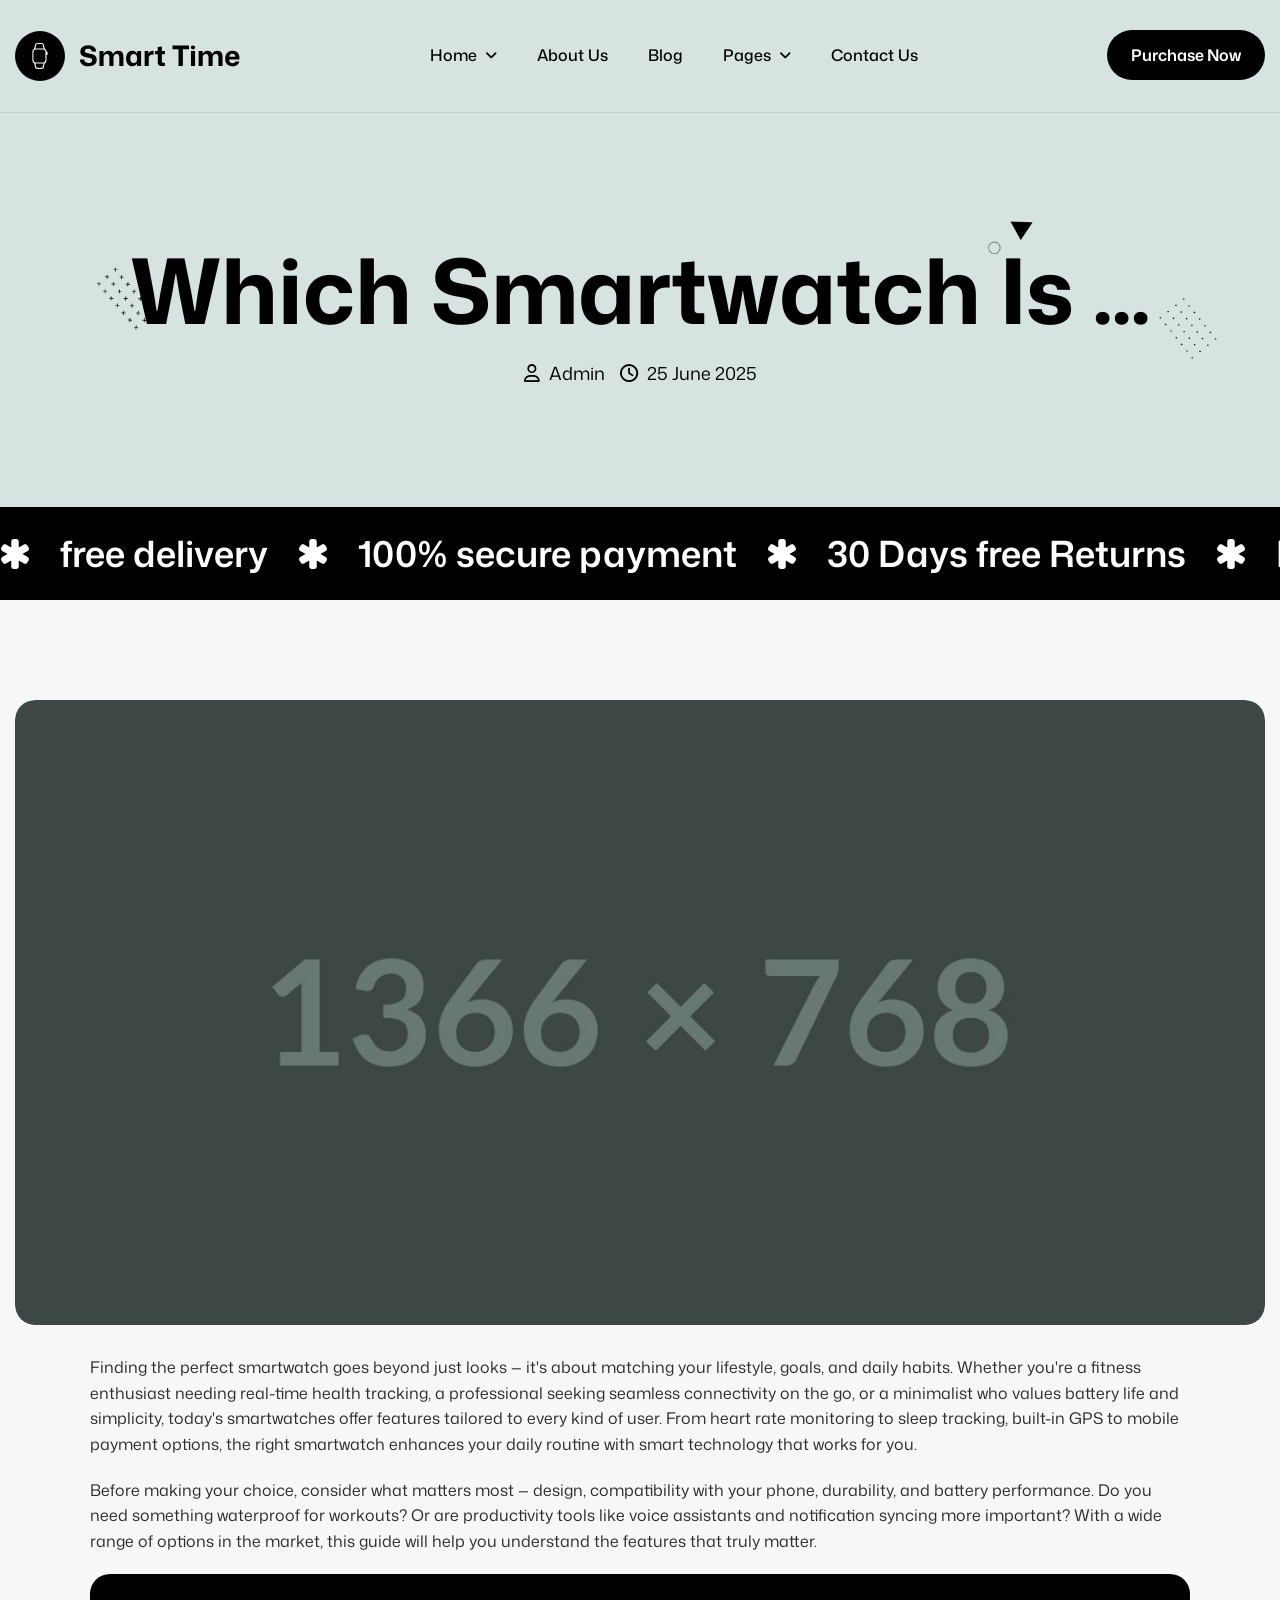
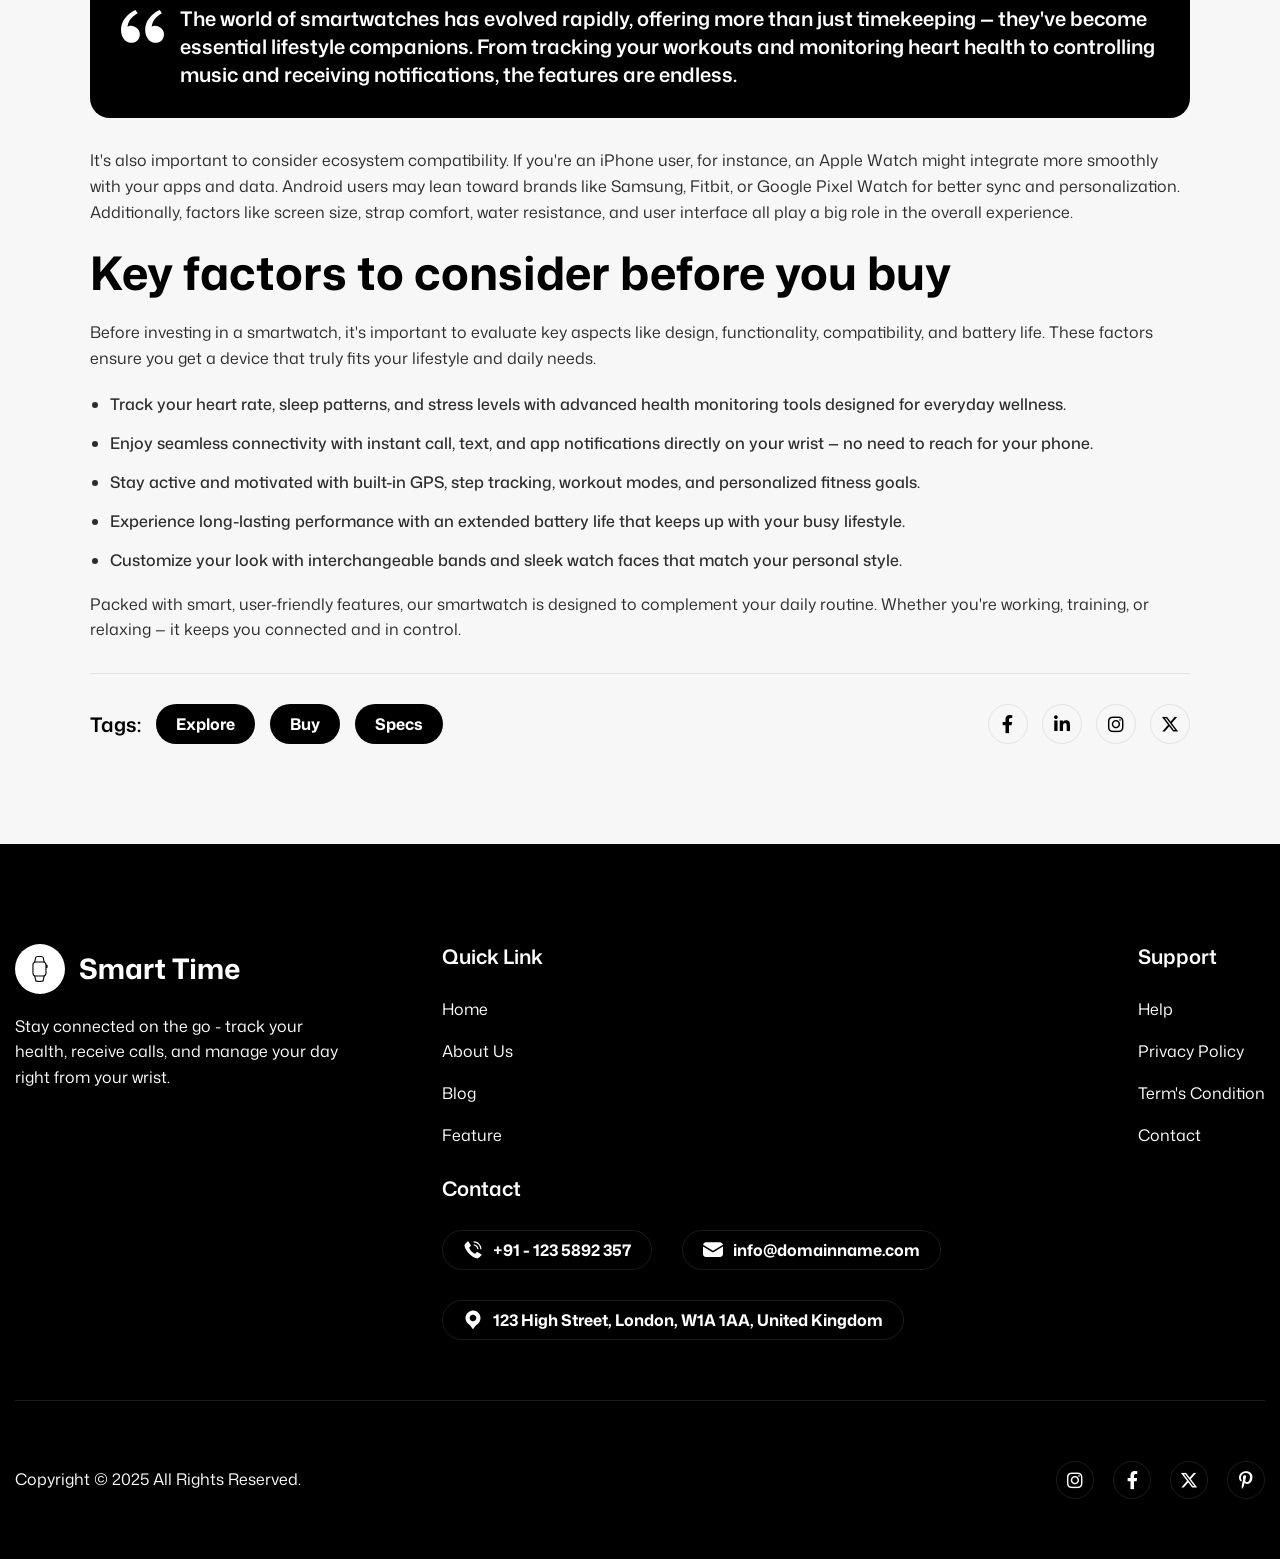
==== blog-single.html @ 796e5d83 "Initial commit: smart watch landing page template Co-Authored-By: Claude Sonnet 4.6 <noreply@anthrop" ====
<!DOCTYPE html>
<html lang="zxx">
<head>
	<!-- Meta -->
	<meta charset="utf-8">
	<meta http-equiv="X-UA-Compatible" content="IE=edge">
	<meta name="viewport" content="width=device-width, initial-scale=1.0, maximum-scale=1">
	<meta name="description" content="">
	<meta name="keywords" content="">
	<meta name="author" content="Awaiken">
	<!-- Page Title -->
    <title>Sellsmart - Single Product Landing page HTML Template</title>
	<!-- Favicon Icon -->
	<link rel="shortcut icon" type="image/x-icon" href="images/favicon.png">
	<!-- Google Fonts Css-->
	<link rel="preconnect" href="https://fonts.googleapis.com">
    <link rel="preconnect" href="https://fonts.gstatic.com" crossorigin>
    <link href="https://fonts.googleapis.com/css2?family=Mona+Sans:ital,wght@0,200..900;1,200..900&display=swap" rel="stylesheet">
	<!-- Bootstrap Css -->
	<link href="css/bootstrap.min.css" rel="stylesheet" media="screen">
	<!-- SlickNav Css -->
	<link href="css/slicknav.min.css" rel="stylesheet">
	<!-- Swiper Css -->
	<link rel="stylesheet" href="css/swiper-bundle.min.css">
	<!-- Font Awesome Icon Css-->
	<link href="css/all.min.css" rel="stylesheet" media="screen">
	<!-- Animated Css -->
	<link href="css/animate.css" rel="stylesheet">
    <!-- Magnific Popup Core Css File -->
	<link rel="stylesheet" href="css/magnific-popup.css">
	<!-- Mouse Cursor Css File -->
	<link rel="stylesheet" href="css/mousecursor.css">
	<!-- Main Custom Css -->
	<link href="css/custom.css" rel="stylesheet" media="screen">
</head>
<body>

    <!-- Preloader Start -->
	<div class="preloader">
		<div class="loading-container">
			<div class="loading"></div>
			<div id="loading-icon"><img src="images/loader.svg" alt=""></div>
		</div>
	</div>
	<!-- Preloader End -->

    <!-- Header Start -->
	<header class="main-header">
		<div class="header-sticky">
			<nav class="navbar navbar-expand-lg">
				<div class="container">
					<!-- Logo Start -->
					<a class="navbar-brand" href="./">
						<img src="images/logo.svg" alt="Logo">
					</a>
					<!-- Logo End -->

					<!-- Main Menu Start -->
					<div class="collapse navbar-collapse main-menu">
                        <div class="nav-menu-wrapper">
                            <ul class="navbar-nav mr-auto" id="menu">
                                <li class="nav-item submenu"><a class="nav-link" href="./">Home</a>
                                    <ul>
                                        <li class="nav-item"><a class="nav-link" href="index.html">Home - Main</a></li>
                                        <li class="nav-item"><a class="nav-link" href="index-video.html">Home - Video</a></li>
                                        <li class="nav-item"><a class="nav-link" href="index-slider.html">Home - Slider</a></li>
                                    </ul>
                                </li>                                
                                <li class="nav-item"><a class="nav-link" href="about.html">About Us</a>
                                <li class="nav-item"><a class="nav-link" href="blog.html">Blog</a></li>
                                <li class="nav-item submenu"><a class="nav-link" href="#">Pages</a>
                                    <ul>
                                        <li class="nav-item"><a class="nav-link" href="blog-single.html">Blog Details</a></li>
                                        <li class="nav-item"><a class="nav-link" href="features.html">Features</a></li>
                                        <li class="nav-item"><a class="nav-link" href="testimonials.html">Testimonials</a></li>
                                        <li class="nav-item"><a class="nav-link" href="faqs.html">FAQs</a></li>
                                        <li class="nav-item"><a class="nav-link" href="404.html">404</a></li>
                                    </ul>
                                </li>
                                <li class="nav-item"><a class="nav-link" href="contact.html">Contact Us</a></li>             
                            </ul>
                        </div>
                        
                        <!-- Header Contact Btn Start -->
                        <div class="header-contact-btn">
                            <a href="contact.html" class="btn-default btn-highlighted">Purchase now</a>
                        </div>
                        <!-- Header Contact Btn End -->
					</div>
					<!-- Main Menu End -->
					<div class="navbar-toggle"></div>
				</div>
			</nav>
			<div class="responsive-menu"></div>
		</div>
	</header>
	<!-- Header End -->

    <!-- Page Header Start -->
	<div class="page-header">
		<div class="container">
			<div class="row">
				<div class="col-lg-12">
					<!-- Page Header Box Start -->
					<div class="page-header-box">
						<h1 class="text-anime-style-3" data-cursor="-opaque">Which Smartwatch Is ...</h1>
						<div class="post-single-meta wow fadeInUp">
							<ol class="breadcrumb">
                                <li><i class="fa-regular fa-user"></i> Admin</li>
								<li><i class="fa-regular fa-clock"></i> 25 June 2025</li>
                            </ol>
						</div>
					</div>
					<!-- Page Header Box End -->
				</div>
			</div>
		</div>
	</div>
	<!-- Page Header End -->

    <!-- Our Scrolling Ticker Section Start -->
    <div class="our-scrolling-ticker">
        <!-- Scrolling Ticker Start -->
        <div class="scrolling-ticker-box">
            <div class="scrolling-content">
                <span><img src="images/asterisk-icon.svg" alt="">free delivery</span>
                <span><img src="images/asterisk-icon.svg" alt="">100% secure payment</span>
                <span><img src="images/asterisk-icon.svg" alt="">30 Days free Returns</span>
                <span><img src="images/asterisk-icon.svg" alt="">Dedicated 24/7 Supports</span>
                <span><img src="images/asterisk-icon.svg" alt="">Premium Quality Products</span>
                <span><img src="images/asterisk-icon.svg" alt="">free delivery</span>
                <span><img src="images/asterisk-icon.svg" alt="">100% secure payment</span>
                <span><img src="images/asterisk-icon.svg" alt="">30 Days free Returns</span>
                <span><img src="images/asterisk-icon.svg" alt="">Dedicated 24/7 Supports</span>
                <span><img src="images/asterisk-icon.svg" alt="">Premium Quality Products</span>
            </div>
            
            <div class="scrolling-content">
                <span><img src="images/asterisk-icon.svg" alt="">free delivery</span>
                <span><img src="images/asterisk-icon.svg" alt="">100% secure payment</span>
                <span><img src="images/asterisk-icon.svg" alt="">30 Days free Returns</span>
                <span><img src="images/asterisk-icon.svg" alt="">Dedicated 24/7 Supports</span>
                <span><img src="images/asterisk-icon.svg" alt="">Premium Quality Products</span>
                <span><img src="images/asterisk-icon.svg" alt="">free delivery</span>
                <span><img src="images/asterisk-icon.svg" alt="">100% secure payment</span>
                <span><img src="images/asterisk-icon.svg" alt="">30 Days free Returns</span>
                <span><img src="images/asterisk-icon.svg" alt="">Dedicated 24/7 Supports</span>
                <span><img src="images/asterisk-icon.svg" alt="">Premium Quality Products</span>
            </div>
        </div>
    </div>
    <!-- Our Scrolling Ticker Section End -->

    <!-- Page Single Post Start -->
    <div class="page-single-post">
        <div class="container">
            <div class="row">
                <div class="col-lg-12">
                    <!-- Post Featured Image Start -->
                    <div class="post-image">
                        <figure class="image-anime reveal">
                            <img src="images/post-2.jpg" alt="">
                        </figure>
                    </div>
                    <!-- Post Featured Image Start -->

                    <!-- Post Single Content Start -->
                    <div class="post-content">
                        <!-- Post Entry Start -->
                        <div class="post-entry">
                            <p class="wow fadeInUp">Finding the perfect smartwatch goes beyond just looks — it's about matching your lifestyle, goals, and daily habits. Whether you're a fitness enthusiast needing real-time health tracking, a professional seeking seamless connectivity on the go, or a minimalist who values battery life and simplicity, today's smartwatches offer features tailored to every kind of user. From heart rate monitoring to sleep tracking, built-in GPS to mobile payment options, the right smartwatch enhances your daily routine with smart technology that works for you.</p>

                            <p class="wow fadeInUp" data-wow-delay="0.2s">Before making your choice, consider what matters most — design, compatibility with your phone, durability, and battery performance. Do you need something waterproof for workouts? Or are productivity tools like voice assistants and notification syncing more important? With a wide range of options in the market, this guide will help you understand the features that truly matter.</p>
                            
                            <blockquote class="wow fadeInUp" data-wow-delay="0.4s">
                                <p>The world of smartwatches has evolved rapidly, offering more than just timekeeping — they've become essential lifestyle companions. From tracking your workouts and monitoring heart health to controlling music and receiving notifications, the features are endless.</p>
                            </blockquote>

                            <p class="wow fadeInUp" data-wow-delay="0.6s">It's also important to consider ecosystem compatibility. If you're an iPhone user, for instance, an Apple Watch might integrate more smoothly with your apps and data. Android users may lean toward brands like Samsung, Fitbit, or Google Pixel Watch for better sync and personalization. Additionally, factors like screen size, strap comfort, water resistance, and user interface all play a big role in the overall experience.</p>

                            <h2 class="wow fadeInUp" data-wow-delay="0.8s">Key factors to consider before you buy</h2>

                            <p class="wow fadeInUp" data-wow-delay="1s">Before investing in a smartwatch, it's important to evaluate key aspects like design, functionality, compatibility, and battery life. These factors ensure you get a device that truly fits your lifestyle and daily needs.</p>

                            <ul class="wow fadeInUp" data-wow-delay="1.2s">
                                <li>Track your heart rate, sleep patterns, and stress levels with advanced health monitoring tools designed for everyday wellness.</li>
                                <li>Enjoy seamless connectivity with instant call, text, and app notifications directly on your wrist — no need to reach for your phone.</li>
                                <li>Stay active and motivated with built-in GPS, step tracking, workout modes, and personalized fitness goals.</li>
                                <li>Experience long-lasting performance with an extended battery life that keeps up with your busy lifestyle.</li>
                                <li>Customize your look with interchangeable bands and sleek watch faces that match your personal style.</li>
                            </ul>

                            <p class="wow fadeInUp" data-wow-delay="1.4s">Packed with smart, user-friendly features, our smartwatch is designed to complement your daily routine. Whether you're working, training, or relaxing — it keeps you connected and in control.</p>
                        </div>
                        <!-- Post Entry End -->

                        <!-- Post Tag Links Start -->
                        <div class="post-tag-links">
                            <div class="row align-items-center">
                                <div class="col-lg-8">
                                    <!-- Post Tags Start -->
                                    <div class="post-tags wow fadeInUp" data-wow-delay="0.5s">
                                        <span class="tag-links">
                                            Tags:
                                            <a href="#">Explore</a>
                                            <a href="#">Buy</a>
                                            <a href="#">Specs</a>
                                        </span>
                                    </div>
                                    <!-- Post Tags End -->
                                </div>

                                <div class="col-lg-4">
                                    <!-- Post Social Links Start -->
                                    <div class="post-social-sharing wow fadeInUp" data-wow-delay="0.5s">
                                        <ul>
                                            <li><a href="#"><i class="fa-brands fa-facebook-f"></i></a></li>
                                            <li><a href="#"><i class="fa-brands fa-linkedin-in"></i></a></li>
                                            <li><a href="#"><i class="fa-brands fa-instagram"></i></a></li>
                                            <li><a href="#"><i class="fa-brands fa-x-twitter"></i></a></li>
                                        </ul>
                                    </div>
                                    <!-- Post Social Links End -->
                                </div>
                            </div>
                        </div>
                        <!-- Post Tag Links End -->
                    </div>
                    <!-- Post Single Content End -->
                </div>
            </div>
        </div>
    </div>
    <!-- Page Single Post End -->

    <!-- Main Footer Start -->
    <footer class="main-footer">
        <div class="container">
            <div class="row">
                <div class="col-lg-4">
                    <!-- About Footer Start -->
                    <div class="about-footer">
                        <!-- Footer Logo Start -->
                        <div class="footer-logo">
                            <img src="images/footer-logo.svg" alt="">
                        </div>
                        <!-- Footer Logo End -->

                        <div class="about-footer-content">
                            <p>Stay connected on the go - track your health, receive calls, and manage your day right from your wrist.</p>
                        </div>
                    </div>
                    <!-- About Footer End -->
                </div>
               
                <div class="col-lg-8">
                    <!-- Footer Lisks Box Start -->
                    <div class="footer-links-box">
                        <!-- Footer Links Start -->
                        <div class="footer-links">
                            <h3>Quick link</h3>
                            <ul>
                                <li><a href="index.html">home</a></li>
                                <li><a href="about.html">about us</a></li>
                                <li><a href="blog.html">blog</a></li>
                                <li><a href="features.html">feature</a></li>
                            </ul>
                        </div>
                        <!-- Footer Links End -->

                        <!-- Footer Links Start -->
                        <div class="footer-links">
                            <h3>Support</h3>
                            <ul>
                                <li><a href="#">help</a></li>
                                <li><a href="#">privacy policy</a></li>
                                <li><a href="#">term's condition</a></li>
                                <li><a href="contact.html">Contact</a></li>
                            </ul>
                        </div>
                        <!-- Footer Links End -->
                                               
                        <!-- Footer Links Start -->
                        <div class="footer-links footer-contact-info">
                            <h3>Contact</h3>  
                            
                            <!-- Footer Contact List Start -->
                            <div class="footer-contact-list">
                                <!-- Footer Contact Item Start -->
                                <div class="footer-contact-item">
                                    <div class="icon-box">
                                        <img src="images/icon-phone.svg" alt="">
                                    </div>
                                    <div class="footer-contact-content">
                                        <p><a href="tel:123892357">+91 - 123 5892 357</a></p>
                                    </div>
                                </div>
                                <!-- Footer Contact Item End -->

                                <!-- Footer Contact Item Start -->
                                <div class="footer-contact-item">
                                    <div class="icon-box">
                                        <img src="images/icon-mail.svg" alt="">
                                    </div>
                                    <div class="footer-contact-content">
                                        <p><a href="mailto:info@domainname.com">info@domainname.com</a></p>
                                    </div>
                                </div>
                                <!-- Footer Contact Item End -->

                                <!-- Footer Contact Item Start -->
                                <div class="footer-contact-item">
                                    <div class="icon-box">
                                        <img src="images/icon-location.svg" alt="">
                                    </div>
                                    <div class="footer-contact-content">
                                        <p>123 High Street, London, W1A 1AA, United Kingdom</p>
                                    </div>
                                </div>
                                <!-- Footer Contact Item End -->
                            </div>
                            <!-- Footer Contact List End -->
                        </div>
                        <!-- Footer Links End -->
                    </div>
                    <!-- Footer Lisks Box End -->
                </div>

                <div class="col-lg-12">
                    <!-- Footer Copyright Start -->
                    <div class="footer-copyright">
                        <!-- Footer Copyright Text Start -->
                        <div class="footer-copyright-text">
                            <p>Copyright © 2025 All Rights Reserved.</p>
                        </div>
                        <!-- Footer Copyright Text End -->

                        <!-- Footer Social Links Start -->
                        <div class="footer-social-links">
                            <ul>
                                <li><a href="#"><i class="fa-brands fa-instagram"></i></a></li>
                                <li><a href="#"><i class="fa-brands fa-facebook-f"></i></a></li>
                                <li><a href="#"><i class="fa-brands fa-x-twitter"></i></a></li>
                                <li><a href="#"><i class="fa-brands fa-pinterest-p"></i></a></li>
                            </ul>
                        </div>
                        <!-- Footer Social Links End -->
                    </div>
                    <!-- Footer Copyright End -->
                </div>
            </div>
        </div>
    </footer>
    <!-- Main Footer End -->

    <!-- Jquery Library File -->
    <script src="js/jquery-3.7.1.min.js"></script>
    <!-- Bootstrap js file -->
    <script src="js/bootstrap.min.js"></script>
    <!-- Validator js file -->
    <script src="js/validator.min.js"></script>
    <!-- SlickNav js file -->
    <script src="js/jquery.slicknav.js"></script>
    <!-- Swiper js file -->
    <script src="js/swiper-bundle.min.js"></script>
    <!-- Counter js file -->
    <script src="js/jquery.waypoints.min.js"></script>
    <script src="js/jquery.counterup.min.js"></script>
    <!-- Magnific js file -->
    <script src="js/jquery.magnific-popup.min.js"></script>
    <!-- SmoothScroll -->
    <script src="js/SmoothScroll.js"></script>
    <!-- Parallax js -->
    <script src="js/parallaxie.js"></script>
    <!-- MagicCursor js file -->
    <script src="js/gsap.min.js"></script>
    <script src="js/magiccursor.js"></script>
    <!-- Text Effect js file -->
    <script src="js/SplitText.js"></script>
    <script src="js/ScrollTrigger.min.js"></script>
    <!-- YTPlayer js File -->
    <script src="js/jquery.mb.YTPlayer.min.js"></script>
    <!-- Wow js file -->
    <script src="js/wow.min.js"></script>
    <!-- Main Custom js file -->
    <script src="js/function.js"></script>
</body>
</html>
---- css/mousecursor.css ----
/*! normalize.css v7.0.0 | MIT License | github.com/necolas/normalize.css */
.cb-cursor {
	position: fixed;
	top: 0;
	left: 0;
	z-index: 150;
	contain: layout style size;
	pointer-events: none;
	will-change: transform;
	-webkit-transition: opacity 0.3s, color 0.4s;
	-o-transition: opacity 0.3s, color 0.4s;
	-moz-transition: opacity 0.3s, color 0.4s;
	transition: opacity 0.3s, color 0.4s;
}

.cb-cursor:before {
	content: "";
	position: absolute;
	top: -24px;
	left: -24px;
	display: block;
	width: 48px;
	height: 48px;
	-webkit-transform: scale(0);
	-moz-transform: scale(0);
	-ms-transform: scale(0);
	-o-transform: scale(0);
	transform: scale(0);
	-webkit-border-radius: 50%;
	-moz-border-radius: 50%;
	border-radius: 50%;
	-webkit-transition: opacity 0.1s, -webkit-transform 0.3s ease-in-out;
	transition: opacity 0.1s, -webkit-transform 0.3s ease-in-out;
	-o-transition: opacity 0.1s, -o-transform 0.3s ease-in-out;
	-moz-transition: transform 0.3s ease-in-out, opacity 0.1s, -moz-transform 0.3s ease-in-out;
	transition: transform 0.3s ease-in-out, opacity 0.1s;
	transition: transform 0.3s ease-in-out, opacity 0.1s, -webkit-transform 0.3s ease-in-out, -moz-transform 0.3s ease-in-out, -o-transform 0.3s ease-in-out;
}

.cb-cursor-text {
	position: absolute;
	top: -18px;
	left: -18px;
	width: 36px;
	height: 36px;
	display: -webkit-box;
	display: -webkit-flex;
	display: -moz-box;
	display: -ms-flexbox;
	display: flex;
	-webkit-box-align: center;
	-webkit-align-items: center;
	-moz-box-align: center;
	-ms-flex-align: center;
	align-items: center;
	-webkit-box-pack: center;
	-webkit-justify-content: center;
	-moz-box-pack: center;
	-ms-flex-pack: center;
	justify-content: center;
	-webkit-transform: scale(0) rotate(10deg);
	-moz-transform: scale(0) rotate(10deg);
	-ms-transform: scale(0) rotate(10deg);
	-o-transform: scale(0) rotate(10deg);
	transform: scale(0) rotate(10deg);
	opacity: 0;
	color: white;
	font-size: 16px;
	line-height: 20px;
	text-align: center;
	letter-spacing: -0.01em;
	-webkit-transition: opacity 0.4s, -webkit-transform 0.3s;
	transition: opacity 0.4s, -webkit-transform 0.3s;
	-o-transition: opacity 0.4s, -o-transform 0.3s;
	-moz-transition: opacity 0.4s, transform 0.3s, -moz-transform 0.3s;
	transition: opacity 0.4s, transform 0.3s;
	transition: opacity 0.4s, transform 0.3s, -webkit-transform 0.3s, -moz-transform 0.3s, -o-transform 0.3s;
}

@supports (mix-blend-mode: exclusion) {
	.cb-cursor.-exclusion, .cb-cursor.-opaque {
		mix-blend-mode: exclusion;
	}
}

@supports (mix-blend-mode: exclusion) {
	.cb-cursor.-exclusion:before, .cb-cursor.-opaque:before {
		background: white;
	}
}

.cb-cursor.-normal, .cb-cursor.-text {
	mix-blend-mode: normal;
}

.cb-cursor.-normal:before, .cb-cursor.-text:before {
	background: currentColor;
}

.cb-cursor.-inverse {
	color: white;
}

.cb-cursor.-visible:before {
	-webkit-transform: scale(0.2);
	-moz-transform: scale(0.2);
	-ms-transform: scale(0.2);
	-o-transform: scale(0.2);
	transform: scale(0.2);
}

.cb-cursor.-visible.-active:before {
	-webkit-transform: scale(0.23);
	-moz-transform: scale(0.23);
	-ms-transform: scale(0.23);
	-o-transform: scale(0.23);
	transform: scale(0.23);
	-webkit-transition-duration: 0.2s;
	-moz-transition-duration: 0.2s;
	-o-transition-duration: 0.2s;
	transition-duration: 0.2s;
}

.cb-cursor.-pointer:before {
	-webkit-transform: scale(0);
	-moz-transform: scale(0);
	-ms-transform: scale(0);
	-o-transform: scale(0);
	transform: scale(0);
}

.cb-cursor.-text:before {
	background: #000;
	opacity: 0.80;
	backdrop-filter: blur(10);
	-webkit-transform: scale(1.7);
	-moz-transform: scale(1.7);
	-ms-transform: scale(1.7);
	-o-transform: scale(1.7);
	transform: scale(1.7);
}

.cb-cursor.-text .cb-cursor-text {
	opacity: 1;
	-webkit-transform: scale(1);
	-moz-transform: scale(1);
	-ms-transform: scale(1);
	-o-transform: scale(1);
	transform: scale(1);
}

.cb-cursor.-text.-active:before {
	-webkit-transform: scale(1.6);
	-moz-transform: scale(1.6);
	-ms-transform: scale(1.6);
	-o-transform: scale(1.6);
	transform: scale(1.6);
	-webkit-transition-duration: 0.2s;
	-moz-transition-duration: 0.2s;
	-o-transition-duration: 0.2s;
	transition-duration: 0.2s;
}

.cb-cursor.-opaque:before {
	-webkit-transform: scale(1.32);
	-moz-transform: scale(1.32);
	-ms-transform: scale(1.32);
	-o-transform: scale(1.32);
	transform: scale(1.32);
}

.cb-cursor.-opaque.-active:before {
	-webkit-transform: scale(1.2);
	-moz-transform: scale(1.2);
	-ms-transform: scale(1.2);
	-o-transform: scale(1.2);
	transform: scale(1.2);
}

.cb-cursor.-lg:before {
	-webkit-transform: scale(2);
	-moz-transform: scale(2);
	-ms-transform: scale(2);
	-o-transform: scale(2);
	transform: scale(2);
}

.cb-cursor.-hidden:before {
	-webkit-transform: scale(0);
	-moz-transform: scale(0);
	-ms-transform: scale(0);
	-o-transform: scale(0);
	transform: scale(0);
}

.-color-red {
	color: red;
}

.-color-green {
	color: #51c67d;
}

.cb-demo {
	background: #fff;
}

.cb-demo-content {
	display: -webkit-box;
	display: -webkit-flex;
	display: -moz-box;
	display: -ms-flexbox;
	display: flex;
	-webkit-box-align: center;
	-webkit-align-items: center;
	-moz-box-align: center;
	-ms-flex-align: center;
	align-items: center;
	-webkit-box-pack: center;
	-webkit-justify-content: center;
	-moz-box-pack: center;
	-ms-flex-pack: center;
	justify-content: center;
	height: 100vh;
}

.cb-demo-container {
	padding: 0 20px;
}

@media (min-width: 1600px) {
	.cb-demo-container {
		padding: 0 120px;
	}
}

.cb-demo-row {
	display: -webkit-box;
	display: -webkit-flex;
	display: -moz-box;
	display: -ms-flexbox;
	display: flex;
	-webkit-box-pack: center;
	-webkit-justify-content: center;
	-moz-box-pack: center;
	-ms-flex-pack: center;
	justify-content: center;
	text-align: center;
	margin: 30px 0;
}

@media (min-width: 1600px) {
	.cb-demo-row {
		margin: 60px 0;
	}
}

.cb-demo-item {
	position: relative;
	-webkit-box-flex: 1;
	-webkit-flex: 1;
	-moz-box-flex: 1;
	-ms-flex: 1;
	flex: 1;
	padding: 50px 30px;
	margin: 0 20px;
	color: #000;
}

@media (min-width: 1600px) {
	.cb-demo-item {
		padding: 90px 30px;
		margin: 0 30px;
	}
}

.cb-demo-item-title {
	position: relative;
	margin: 0 0 25px 0;
	font-size: 30px;
	font-weight: bold;
}

.cb-demo-item-text {
	position: relative;
	max-width: 70%;
	margin: 0 auto;
	color: rgba(0, 0, 0, 0.5);
	font-size: 16px;
	font-weight: 300;
	line-height: 150%;
}

.cb-demo-item:before {
	content: "";
	display: block;
	position: absolute;
	top: 0;
	left: 0;
	right: 0;
	bottom: 0;
	-webkit-border-radius: 30px;
	-moz-border-radius: 30px;
	border-radius: 30px;
	background: #f8f8f8;
	-webkit-transition: -webkit-box-shadow 0.2s;
	transition: -webkit-box-shadow 0.2s;
	-o-transition: box-shadow 0.2s;
	-moz-transition: box-shadow 0.2s, -moz-box-shadow 0.2s;
	transition: box-shadow 0.2s;
	transition: box-shadow 0.2s, -webkit-box-shadow 0.2s, -moz-box-shadow 0.2s;
}
---- css/custom.css ----
/* ----------------------------------------------------------------------------------------
* Author        : Awaiken
* Template Name : Sellsmart - Single Product Landing page HTML Template
* File          : CSS File
* Version       : 1.0
* ---------------------------------------------------------------------------------------- */
/* INDEX
----------------------------------------------------------------------------------------
01. Global Variables
02. General css
03. Header css
04. Hero css
05. Scrolling Ticker css
06. About Us css
07. Our Products css
08. Why Choose Us css
09. Best Sellers css
10. Our Benefits css
11. Our Facts css 
12. Our Testimonials css
13. Intro Video css
14. Our Partners css
15. Our FAQs css
16. Our Blog css
17. Footer css
18. About Us Page css 
19. Blog Archive css 
20. Blog Single css 
21. Features Page css
22. Testimonials Page css 
23. FAQs Page css 
24. Contact Us Page css 
25. 404 Error Page css 
26. Responsive css
-------------------------------------------------------------------------------------- */

/************************************/
/*** 	 01. Global Variables	  ***/
/************************************/

:root{
	--primary-color				: #000000;
	--secondary-color			: #D6E3E1;
	--text-color				: #2C2C2C;
	--accent-color				: #000000;
	--bg-color					: #F7F7F7;
	--white-color				: #FFFFFF;
	--divider-color				: #2C2C2C1A;
	--dark-divider-color		: #FFFFFF1A;
	--error-color				: rgb(230, 87, 87);
	--default-font				: "Mona Sans", sans-serif;
}

/************************************/
/*** 	   02. General css		  ***/
/************************************/

body{
	position: relative;
	font-family: var(--default-font);
	font-size: 16px;
	font-weight: 400;
	line-height: 1em;
	color: var(--text-color);
	background: var(--bg-color);
}

::-webkit-scrollbar-track{
	background-color: var(--white-color);
	border-left: 1px solid var(--divider-color);
}

::-webkit-scrollbar{
	width: 7px;
	background-color: var(--secondary-color);
}

::-webkit-scrollbar-thumb{
	background: var(--primary-color);
}

::selection{
	color: var(--white-color);
	background-color: var(--divider-color);
	filter: invert(1);
}

p{
	line-height: 1.6em;
	margin-bottom: 1.57em;
}

h1,
h2,
h3,
h4,
h5,
h6{
	margin :0;
	font-weight: 600;
	line-height: 1.2em;
	color: var(--primary-color);
}

figure{
	margin: 0;
}

img{
	max-width: 100%;
}

a{
	text-decoration: none;
}

a:hover{
	text-decoration: none;
	outline: 0;
}

a:focus{
	text-decoration: none;
	outline: 0;
}

html,
body{
	width: 100%;
	overflow-x: clip;
}

.container{
	max-width: 1300px;
}

.container,
.container-fluid,
.container-lg,
.container-md,
.container-sm,
.container-xl,
.container-xxl{
	position: relative;
    padding-right: 15px;
    padding-left: 15px;
	z-index: 1;
}

.image-anime{
	position: relative;
	overflow: hidden;
}

.image-anime:after{
	content: "";
	position: absolute;
    width: 250%;
    height: 0%;
    left: 50%;
    top: 50%;
    background-color: rgba(255,255,255,.3);
    transform: translate(-50%,-50%) rotate(-45deg);
    z-index: 1;
}

.image-anime:hover:after{
    height: 250%;
    transition: all 600ms linear;
    background-color: transparent;
}

.reveal{
	position: relative;
    display: -webkit-inline-box;
    display: -ms-inline-flexbox;
    display: inline-flex;
    visibility: hidden;
    overflow: hidden;
}

.reveal img{
    height: 100%;
    width: 100%;
    -o-object-fit: cover;
    object-fit: cover;
    -webkit-transform-origin: left;
    transform-origin: left;
}

.row{
    margin-right: -15px;
    margin-left: -15px;
}

.row > *{
	padding-right: 15px;
	padding-left: 15px;
}

.row.no-gutters{
    margin-right: 0px;
    margin-left: 0px;
}

.row.no-gutters > *{
    padding-right: 0px;
    padding-left: 0px;
}

.btn-default{
	position: relative;
	display: inline-block;
	font-size: 16px;
	font-weight: 600;
	line-height: 1em;
	text-transform: capitalize;
	background: var(--accent-color);
	color: var(--white-color);
	border-radius: 100px;
	padding: 17px 24px;
	border: none;
	overflow: hidden;
	transition: all 0.6s ease-in-out;
	z-index: 1;
}

.btn-default:hover{
	color: var(--primary-color);
	background: transparent;
}

.btn-default::before, 
.btn-default::after{
	content: "";
	position: absolute;
	top: 0;
	bottom: 0;
	width: 20%;
	opacity: 0;
	background: var(--secondary-color);
	transition: all 0.5s ease-in-out;
	z-index: -1;
}

.btn-default:before{
	left: 0;
}

.btn-default:after{
	right: 0;
}

.btn-default:hover::before,
.btn-default:focus::before,
.btn-default:hover::after,
.btn-default:focus::after{
	opacity: 1;
	width: 100%;
}

.btn-default.btn-highlighted::before, 
.btn-default.btn-highlighted::after{
	background: var(--white-color);
}

.readmore-btn{
	position: relative;
	display: inline-block;
	font-size: 16px;
	font-weight: 700;
	line-height: normal;
	color: var(--text-color);
	text-transform: capitalize;
	text-decoration: underline;
	text-underline-offset: 18%;
	transition: all 0.3s ease-in-out;
}

.readmore-btn:hover{
	color: var(--primary-color);
	text-decoration: underline;
}

.cb-cursor:before{
	background: var(--accent-color);
}

.preloader{
	position: fixed;
	top: 0;
	left: 0;
	right: 0;
	bottom: 0;
	z-index: 1000;
	background: var(--secondary-color);
	display: flex;
	align-items: center;
	justify-content: center;
}

.loading-container,
.loading{
	height: 100px;
	position: relative;
	width: 100px;
	border-radius: 100%;
}

.loading-container{
	margin: 40px auto;
}

.loading{
	border: 1px solid transparent;
	border-color: transparent var(--accent-color) transparent var(--accent-color);
	animation: rotate-loading 1.5s linear 0s infinite normal;
	transform-origin: 50% 50%;
}

.loading-container:hover .loading,
.loading-container .loading{
	transition: all 0.5s ease-in-out;
}

#loading-icon{
	position: absolute;
	top: 50%;
	left: 50%;
	max-width: 66px;
	transform: translate(-50%, -50%);
}

@keyframes rotate-loading{
	0%{
		transform: rotate(0deg);
	}

	100%{
		transform: rotate(360deg);
	}
}

.section-row{
	margin-bottom: 80px;
}

.section-row .section-title{
	margin-bottom: 0;
}

.section-title.section-title-center{
	width: 100%;
	max-width: 635px;
	text-align: center;
	margin: 0 auto;
}

.section-title{
	margin-bottom: 40px;
}

.section-title h3{
	font-size: 14px;
    font-weight: 700;
	line-height: normal;
	letter-spacing: 0.2em;
    text-transform: uppercase;
    color: var(--text-color);
    margin-bottom: 15px;
}

.section-title h1{
	font-size: 90px;
	font-weight: 700;
	line-height: 1.1em;
	margin-bottom: 0;
	cursor: none;
}

.section-title h2{
	font-size: 46px;
	font-weight: 700;
	margin-bottom: 0;
	cursor: none;
}

.section-title p{
	margin-top: 20px;
	margin-bottom: 0;
}

.section-title-content p{
	margin: 0;
}

.section-btn{
	text-align: right;
}

.section-content-btn .section-btn{
	text-align: left;
	margin-top: 30px;
}

.help-block.with-errors ul{
	margin: 0;
	text-align: left;
}

.help-block.with-errors ul li{
	color: var(--error-color);
	font-weight: 500;
	font-size: 14px;
}

/************************************/
/**** 	   03. Header css		 ****/
/************************************/

header.main-header{
	position: absolute;
    top: 0;
    width: 100%;
    border-bottom: 1px solid var(--divider-color);
    z-index: 100;
}

header.main-header.dark-header-bg{
	border-color: var(--dark-divider-color);
}

header.main-header .header-sticky{
	position: relative;
	top: 0;
	z-index: 100;
}

header.main-header .header-sticky.hide{
	transform: translateY(-100%);
	transition: transform 0.3s ease-in-out;
	border-radius: 0;
}

header.main-header .header-sticky.active{
	position: fixed;
	top: 0;
	left: 0;
	right: 0;
	border-radius: 0;
    transform: translateY(0);
	background: var(--secondary-color);
	border-bottom: 1px solid var(--divider-color);
}

.navbar{
	align-items: center;
	padding: 30px 0;
}

.navbar-brand{
	padding: 0;
	margin: 0;
}

.main-menu .nav-menu-wrapper{
	flex: 1;
	text-align: center;
	margin: 0 20px;
}

.main-menu .nav-menu-wrapper > ul{
	align-items: center;
	display: inline-flex;
}

.main-menu ul li{
	margin: 0 5px;
	position: relative;
}

.main-menu ul li a{
	font-size: 16px;
	font-weight: 500;
	line-height: 1.1em;
	padding: 15px 15px !important;
	color: var(--primary-color);
	text-transform: capitalize;
	transition: all 0.3s ease-in-out;
}

.main-header.dark-header-bg .main-menu ul li a{
	color: var(--white-color);
}

.main-menu ul li.submenu > a:after{
	content: '\f107';
	font-family: 'FontAwesome';
	font-weight: 900;
	font-size: 14px;
	margin-left: 8px;
}

.main-menu ul li a:hover,
.main-menu ul li a:focus{
	color: var(--primary-color);
}

.main-menu ul li a:focus-visible{
	box-shadow: none;
}

.main-header.dark-header-bg .header-contact-btn .btn-default{
	background: var(--white-color);
	color: var(--primary-color);
}

.main-menu ul ul{
	visibility: hidden;
	opacity: 0;
	transform: scale(1,0.8);
	transform-origin: top;
	padding: 0;
	margin: 0;
	list-style: none;
	width: 235px;
	border-radius: 20px;
	position: absolute;
	left: 0;
	top: 100%;
	background: var(--accent-color);
	transition: all 0.3s ease-in-out;
	text-align: left;
}

.main-menu ul li.submenu:first-child ul{
    width: 235px;
}

.main-menu ul ul ul{
	left: 100%;
	top: 0;
	text-align: left;
}

.main-menu ul li:hover > ul{
	visibility: visible;
	opacity: 1;
	transform: scale(1,1);
    padding: 5px 0;
}

.main-menu ul li.submenu ul li.submenu > a:after{
    content: '\f105';
    float: right;
}

.main-menu ul ul li{
	margin: 0;
	padding: 0;
}

.main-menu ul ul li a{
	color: var(--white-color);
	padding: 8px 20px !important;
	transition: all 0.3s ease-in-out;
}

.main-menu ul ul li a:hover,
.main-menu ul ul li a:focus{
	color: var(--secondary-color);
	background-color: transparent;
	padding: 8px 20px 8px 23px !important;
}

.main-menu ul li.highlighted-menu{
    display: none;
}

.responsive-menu,
.navbar-toggle{
	display: none;
}

.responsive-menu{
	top: 0;
	position: relative;
}

.slicknav_btn{
	background: var(--accent-color);
	padding: 0;
	display: flex;
	align-items: center;
	justify-content: center;
	width: 38px;
	height: 38px;
	margin: 0;
	border-radius: 6px;
}

.main-header.dark-header-bg .slicknav_btn{
	background: var(--white-color);
}

.slicknav_icon .slicknav_icon-bar{
	display: block;
	width: 100%;
	height: 3px;
	width: 22px;
	background-color: var(--white-color);
	border-radius: 6px;
	margin: 4px auto !important;
	transition: all 0.1s ease-in-out;
}

.main-header.dark-header-bg .slicknav_btn .slicknav_icon-bar{
	background-color: var(--primary-color);
}

.slicknav_icon .slicknav_icon-bar:first-child{
	margin-top: 0 !important;
}

.slicknav_icon .slicknav_icon-bar:last-child{
	margin-bottom: 0 !important;
}

.navbar-toggle a.slicknav_btn.slicknav_open .slicknav_icon span.slicknav_icon-bar:nth-child(1){
    transform: rotate(-45deg) translate(-5px, 5px);
}

.navbar-toggle a.slicknav_btn.slicknav_open .slicknav_icon span.slicknav_icon-bar:nth-child(2){
    opacity: 0;
}

.navbar-toggle a.slicknav_btn.slicknav_open .slicknav_icon span.slicknav_icon-bar:nth-child(3){
    transform: rotate(45deg) translate(-5px, -5px);
}

.slicknav_menu{
	position: absolute;
    width: 100%;
	padding: 0;
	background: var(--primary-color);
}

.slicknav_menu ul{
	margin: 5px 0;
}

.slicknav_menu ul ul{
	margin: 0;
}

.slicknav_nav .slicknav_row,
.slicknav_nav li a{
	position: relative;
	font-size: 16px;
	font-weight: 500;
	text-transform: capitalize;
	padding: 8px 20px;
	color: var(--white-color);
	line-height: normal;
	margin: 0;
	border-radius: 0 !important;
	transition: all 0.3s ease-in-out;
}

.slicknav_nav a:hover,
.slicknav_nav a:focus,
.slicknav_nav .slicknav_row:hover{
	background-color: transparent;
	color: var(--secondary-color);
}

.slicknav_menu ul ul li a{
    padding: 8px 20px 8px 30px;
}

.slicknav_arrow{
	font-size: 0 !important;
}

.slicknav_arrow:after{
	content: '\f107';
	font-family: 'FontAwesome';
	font-weight: 900;
	font-size: 12px;
	margin-left: 8px;
	color: var(--white-color);
	position: absolute;
	right: 15px;
	top: 50%;
	transform: translateY(-50%);
	transition: all 0.3s ease-out;
}

.slicknav_open > a .slicknav_arrow:after{
    transform: translateY(-50%) rotate(-180deg);
	color: var(--secondary-color);
}

/************************************/
/***        04. Hero css	      ***/
/************************************/

.hero{
	position: relative;
	background: var(--secondary-color) url('../images/hero-bg.png') no-repeat;
	background-position: center center;
	background-size: 100% auto;
	padding: 230px 0 0;
}

.hero.hero-video{
	padding: 260px 0 145px;
}

.hero.hero-video .hero-bg-video::before{
	content: '';
    display: block;
    position: absolute;
    top: 0;
    bottom: 0;
    left: 0;
    right: 0;
	background: var(--primary-color);
	opacity: 60%;
    width: 100%;
    height: 100%;
    z-index: 0;
}

.hero.hero-video .hero-bg-video{
	position: absolute;
	top: 0;
	right: 0;
	left: 0;
	bottom: 0;
	width: 100%;
	height: 100%;
}

.hero.hero-video .hero-bg-video video{
	width: 100%;
	height: 100%;
	object-fit: cover;
}

.hero.hero-video.hero-slider-layout{
	background: none;
	padding: 0;
}

.hero.hero-slider-layout .hero-slide{
	position: relative;
    padding: 260px 0 145px;
}

.hero.hero-slider-layout .hero-slide::before{
	content: '';
    display: block;
    position: absolute;
    top: 0;
    bottom: 0;
    left: 0;
    right: 0;
	background: var(--primary-color);
	opacity: 60%;
    width: 100%;
    height: 100%;
    z-index: 2;
}

.hero.hero-slider-layout .hero-slide .hero-slider-image{
	position: absolute;
	top: 0;
	right: 0;
	left: 0;
	bottom: 0;
}

.hero.hero-slider-layout .hero-slide .hero-slider-image img{
	width: 100%;
	height: 100%;
	object-fit: cover;
}

.hero.hero-slider-layout .hero-pagination{
	position: absolute;
    bottom: 30px;
	text-align: center;
	z-index: 2;
}

.hero.hero-slider-layout .hero-pagination .swiper-pagination-bullet{
    width: 12px;
    height: 12px;
    background: var(--dark-divider-color);
    opacity: 1;
    transition: all 0.3s ease-in-out;
    margin: 0 5px;
}

.hero.hero-slider-layout .hero-pagination .swiper-pagination-bullet-active{
    background-color: var(--white-color);
}

.hero .container{
	position: relative;
	z-index: 2;
}

.hero.hero-video .hero-body-item::before{
	background: var(--dark-divider-color);
}

.hero.hero-video .section-title h2,
.hero.hero-video .section-title h1{
	color: var(--white-color);
}

.hero.hero-video .hero-content .hero-body-item .icon-box{
	background: var(--white-color);
}

.hero.hero-video .hero-content .hero-body-item-content h3,
.hero.hero-video .hero-content .hero-body-item-content p{
	color: var(--white-color);
}

.hero.hero-video .hero-content .hero-btn .btn-default{
	 background: var(--white-color);
	 color: var(--primary-color);
}

.hero .section-row .section-title.section-title-center{
	max-width: 1200px;
}

.hero .section-row .section-title.section-title-center h2{
	margin-top: 20px;
}

.hero-content{
	width: 100%;
	max-width: 915px;
	margin: 0 auto;
	text-align: center;
}

.hero-body{
	display: flex;
	flex-wrap: wrap;
	gap: 30px 80px;
}

.hero-body-item{
	position: relative;
	width: calc(50% - 40px);
	display: flex;
	flex-wrap: wrap;
	gap: 20px;
}

.hero-body-item:nth-child(odd){
	text-align: right;
	flex-direction: row-reverse;
}

.hero-body-item:nth-child(even){
	text-align: left;
}

.hero-body-item::before{
	content: '';
    position: absolute;
    top: 0;
    right: -40px;
    bottom: 0;
    background: var(--divider-color);
    width: 1px;
    height: 100%;
}

.hero-body-item:nth-child(2n + 2):before,
.hero-body-item:last-child:before{
	display: none;
}

.hero-body-item .icon-box{
	position: relative;
	width: 50px;
	height: 50px;
	display: flex;
	justify-content: center;
	align-items: center;
	background: var(--accent-color);
	border-radius: 50%;
	transition: all 0.5s ease-in-out;
}

.hero-body-item:hover .icon-box{
	background: transparent;
}

.hero-body-item .icon-box::before{
	content: '';
    position: absolute;
    top: 0;
    right: 0;
    bottom: 0;
	left: 0;
    background: var(--white-color);
	border-radius: 50%;
	transform: scale(0);
    width: 100%;
    height: 100%;
	transition: all 0.3s ease-in-out;
}

.hero-body-item:hover .icon-box::before{
	transform: scale(1);
}

.hero-body-item .icon-box img{
	position: relative;
	width: 100%;
	max-width: 30px;
	transition: all 0.3s ease-in-out;
}

.hero-body-item:hover .icon-box img{
	filter: brightness(0) invert(0);
}

.hero-body-item-content{
	width: calc(100% - 70px);
}

.hero-body-item-content h3{
	font-size: 20px;
	margin-bottom: 10px;
}

.hero-body-item-content p{
	margin-bottom: 0;
}

.hero-btn{
	margin-top: 40px;
}

.hero-image{
	margin-top: 50px;
}

.hero-image figure{
	display: block;
}

.hero-image img{
	width: 100%;
	max-width: 825px;
	object-fit: cover;
}

/************************************/
/***   05. Scrolling Ticker css   ***/
/************************************/

.our-scrolling-ticker{
	background-color: var(--primary-color);
	padding: 25px 0;
}

.scrolling-ticker-box{
	--gap: 30px;
	position: relative;
	display: flex;
	overflow: hidden;
	user-select: none;
	gap: var(--gap);
	align-items: center;
}

.scrolling-content{
	flex-shrink: 0;
	display: flex;
	gap: var(--gap);
	min-width: 100%;
	animation: scroll 40s linear infinite;
}

.scrolling-content span{
	display: inline-flex;
	align-items: center;
	font-size: 36px;
	font-weight: 600;
	line-height: 1.2em;
	color: var(--white-color);
}

.scrolling-content span img{
	width: 100%;
	max-width: 30px;
	margin-right: 30px;
}

@keyframes scroll{
	from{
		transform: translateX(0);
	}

	to{
		transform: translateX(calc(-100% - var(--gap)));
	}
}

/************************************/
/*** 	   06. About Us css 	  ***/
/************************************/

.about-us{
	padding: 100px 0;
}

.about-us .section-row .section-title.section-title-center{
	max-width: 850px;
}

.about-us-item{
	position: relative;
	height: calc(100% - 30px);
	margin-bottom: 30px;
	border-radius: 20px;
	overflow: hidden;
}

.about-item-image figure{
	display: block;
}

.about-item-image figure::before{
	content: '';
	position: absolute;
	top: 0;
	right: 0;
	bottom: 0;
	left: 0;
	background: linear-gradient(180deg, rgba(0, 0, 0, 0.00) 75.04%, #000 93.95%);
	width: 100%;
	height: 100%;
	z-index: 1;
}

.about-item-image img{
	width: 100%;
	aspect-ratio: 1 / 1.09;
	object-fit: cover;
	transition: all 0.3s ease-in-out;
}

.about-us-item:hover .about-item-image img{
	transform: scale(1.1);
}

.about-item-content{
	position: absolute;
	bottom: 30px;
	left: 30px;
	right: 30px;
	text-align: center;
	z-index: 1;
}

.about-item-content h3{
	font-size: 18px;
	color: var(--white-color);
}

.section-footer-text{
	margin-top: 30px;
	text-align: center;
}

.section-footer-text p{
	font-size: 18px;
	font-weight: 500;
	margin-bottom: 0;
}

.section-footer-text span{
	font-size: 14px;
	font-weight: 600;
	color: var(--white-color);
	background: var(--accent-color);
	padding: 3px 10px;
	border-radius: 100px;
	margin-right: 10px;
}

.section-footer-text p a{
	font-weight: 600;
	text-decoration: underline;
	color: var(--primary-color);
	transition: all 0.3s ease-in-out;
}

.section-footer-text p a:hover{
	color: var(--accent-color);
}

/************************************/
/*** 	 07. Our Products css 	  ***/
/************************************/

.our-products{
	background: var(--secondary-color);
	padding: 100px 0;
}

.product-item{
	text-align: center;
}

.product-image{
	background: var(--bg-color);
	border-radius: 20px;
	margin-bottom: 30px;
	overflow: hidden;
}

.product-image a{
	display: block;
	padding: 20px 0;
}

.product-image figure{
	display: block;
}

.product-image img{
	width: 100%;
	aspect-ratio: 1 / 1.02;
	object-fit: cover;
}

.product-content h3{
	font-size: 20px;
	margin-bottom: 10px;
}

.product-content h3 a{
	color: inherit;
}

.product-content p{
	font-size: 18px;
	font-weight: 700;
	color: var(--primary-color);
	margin-bottom: 0;
}

.product-content p span{
	font-size: 14px;
	text-decoration: line-through;
	font-weight: 400;
	color: var(--text-color);
}

.product-item-slider .product-pagination{
    text-align: center;
	margin-top: 60px;
	padding-bottom: 4px;
}

.product-item-slider .product-pagination .swiper-pagination-bullet{
	position: relative;
    height: 8px;
    width: 8px;
    background: var(--divider-color);
    opacity: 1;
    margin: 0 5px;
	transition: all 0.4s ease-in-out;
}

.product-item-slider .product-pagination .swiper-pagination-bullet:before{
    content: '';
    position: absolute;
    top: 50%;
    left: 50%;
    transform: translate(-50%, -50%);
    border: 1px solid transparent;
    height: 0;
    width: 0;
    border-radius: 50%;
	transition: all 0.4s ease-in-out;
}

.product-item-slider .product-pagination .swiper-pagination-bullet-active:before{
	border-color: var(--accent-color);
	height: 16px;
	width: 16px;
}

.product-item-slider .product-pagination .swiper-pagination-bullet-active{
	background: var(--accent-color);
}

/************************************/
/*** 	 08. Why Choose Us css 	  ***/
/************************************/

.why-choose-us{
	padding: 100px 0;
}

.why-choose-item-box-1{
	text-align: right;
}

.why-choose-item{
	margin-bottom: 60px;
}

.why-choose-item:last-child{
	margin-bottom: 0;
}

.why-choose-item .icon-box{
	margin-bottom: 20px;
}

.why-choose-item .icon-box img{
	width: 100%;
	max-width: 40px;
}

.why-choose-item-content h3{
	max-width: 240px;
	font-size: 20px;
	margin-bottom: 10px;
}

.why-choose-item-box-1 .why-choose-item-content h3{
	margin-left: auto;
}

.why-choose-item-content p{
	margin-bottom: 0;
}

.why-choose-image figure{
	display: block;
}

.why-choose-image img{
	width: 100%;
	aspect-ratio: 1 / 0.67;
	object-fit: cover;
}

.why-choose-us .section-footer-text{
	margin-top: 60px;
}

/************************************/
/*** 	 09. Best Sellers css 	  ***/
/************************************/

.best-sellers{
	background: var(--secondary-color);
	padding: 100px 0;
}

.best-sellers-box{
	display: flex;
	flex-wrap: wrap;
	align-items: center;
	gap: 30px 60px;
}

.best-selling-product-slider{
	width: calc(45% - 30px);
}

.best-selling-product-slider-box .swiper-wrapper,
.best-selling-product-slider-item .swiper-wrapper{
	cursor: none;
}

.best-product-image{
	background: var(--bg-color);
	border-radius: 20px;
}

.best-product-image.featured-product{
	padding: 60px;
}

.best-product-image figure{
	display: block;
}

.best-product-image img{
	width: 100%;
	aspect-ratio: 1 / 1.09;
	object-fit: cover;
}

.best-selling-product-slider-item{
	margin-top: 30px;
}

.best-selling-product-slider-item .best-product-image{
	text-align: center;
	padding: 20px;
}

.best-selling-product-slider-item .best-product-image img{
    max-width: 110px;
	aspect-ratio: unset;
}

.best-selling-product-content{
	width: calc(55% - 30px);
}

.best-product-list ul{
	display: flex;
	flex-wrap: wrap;
	gap: 20px 30px;
	list-style: none;
	padding: 0;
	margin: 0;
}

.best-product-list ul li{
	position: relative;
	width: calc(50% - 15px);
	line-height: 1.5em;
	padding-left: 30px;
}

.best-product-list ul li::before{
    content: '\f14a';
    font-family: 'Font Awesome 6 Free';
    position: absolute;
    top: 0;
    left: 0;
    font-size: 18px;
    font-weight: 900;
    color: var(--accent-color);
}

.best-product-options{
	border-top: 1px solid var(--divider-color);
	margin-top: 30px;
	padding-top: 30px;
	display: flex;
	flex-wrap: wrap;
	gap: 20px;
}

.best-product-options h3{
	font-size: 16px;
	width: 100%;
}

.best-product-options .best-product-image{
	width: auto;
	border-radius: 10px;
	padding: 10px;
}

.best-product-options .best-product-image img{
    max-width: 80px;
}

.product-model-list{
	margin-top: 30px;
}

.product-model-list ul{
	display: flex;
	flex-wrap: wrap;
	gap: 20px 30px;
	list-style: none;
	margin: 0;
	padding: 0;
}

.product-model-list ul li{
	font-size: 14px;
	font-weight: 600;
	color: var(--primary-color);
	border: 1px dashed var(--divider-color);
	border-radius: 10px;
	padding: 12px 15px;
}

.best-product-btn{
	margin-top: 50px;
}

/************************************/
/*** 	 10. Our Benefits css 	  ***/
/************************************/

.our-benefits{
	padding: 100px 0;
}

.product-review-box,
.product-collection-box,
.product-benefit-box{
	background: var(--white-color);
	border-radius: 20px;
	height: calc(100% - 30px);
	margin-bottom: 30px;
	overflow: hidden;
}

.product-review-box{
	padding: 40px;
}

.review-images{
	display: inline-flex;
	align-items: center;
}

.review-image{
	position: relative;
    display: inline-block;
    margin-left: -10px;
	z-index: 1;
}

.review-image:first-child{
	margin: 0;
}

.review-image figure{
	display: block;
	border-radius: 50%;
}

.review-image img{
	width: 100%;
	max-width: 60px;
	border: 1px solid var(--white-color);
	border-radius: 50%;
}

.review-image.add-more{
	width: 60px;
	height: 60px;
	background-color: var(--accent-color);
	border: 1px solid var(--white-color);
	border-radius: 50%;
	display: flex;
	justify-content: center;
	align-items: center;
}

.review-image.add-more i{
	font-size: 24px;
	color: var(--white-color);
}

.review-body{
	margin-top: 20px;
}

.review-rating-content p{
	margin-bottom: 0;
}

.review-rating-content p span{
	font-size: 20px;
	font-weight: 600;
	color: var(--primary-color);
	margin-right: 10px;
}

.review-rating-star{
	margin-top: 10px;
}	

.review-rating-star i{
	color: var(--accent-color);
	margin-right: 2px;
}	

.review-rating-star span{
	font-size: 14px;
	color: var(--white-color);
	display: inline-block;
	font-weight: 600;
	background-color: var(--accent-color);
	border-radius: 100px;
	padding: 3px 10px;
}

.review-content{
	border-top: 1px solid var(--divider-color);
	margin-top: 30px;
	padding-top: 30px;
}

.review-content h3{
	font-size: 20px;
	margin-bottom: 10px;
}

.review-content p{
	margin-bottom: 0;
}

.product-collection-box{
	position: relative;
	background: transparent;
	align-content: end;
	padding: 30px;
}

.product-collection-image{
	position: absolute;
	top: 0;
	left: 0;
	right: 0;
	bottom: 0;
	width: 100%;
	height: 100%;
	z-index: 0;
}

.product-collection-image figure,
.product-collection-image img{
	display: block;
	width: 100%;
	height: 100%;
}

.product-collection-image figure::before{
	content: '';
	position: absolute;
	top: 0;
	left: 0;
	right: 0;
	bottom: 0;
	background: linear-gradient(180deg, rgba(0, 0, 0, 0.00) 58.94%, rgba(0, 0, 0, 0.40) 70.53%, rgba(0, 0, 0, 0.80) 99.91%);
	width: 100%;
	height: 100%;
	z-index: 1;
}

.product-collection-content{
	position: relative;
	z-index: 1;
}

.product-collection-content p{
	font-size: 14px;
	text-transform: uppercase;
	letter-spacing: 0.2em;
	font-weight: 700;
	color: var(--white-color);
	margin-bottom: 10px;
}

.product-collection-content h3{
	font-size: 24px;
	font-weight: 700;
	color: var(--white-color);
}

.product-benefit-box{
	display: flex;
	flex-direction: column;
	justify-content: space-between;
}

.product-benefit-content{
	padding: 30px;
}

.product-benefit-content h3{
	font-size: 20px;
	margin-bottom: 15px;
}

.product-benefit-content p{
	margin-bottom: 0;
}

.product-benefit-image figure{
	display: block;
}

.product-benefit-image img{
	width: 100%;
    aspect-ratio: 1 / 0.6;
    object-fit: cover;
}

.our-benefits .section-footer-text p{
	color: var(--primary-color);
}

/************************************/
/*** 	   11. Our Facts css 	  ***/
/************************************/

.our-fact{
	background: var(--secondary-color);
	padding: 100px 0;
}

.our-fact-image{
	text-align: center;
	padding: 0 5.208vw;
}

.our-fact-image img{
	width: 100%;
	aspect-ratio: 1 / 1.413;
	object-fit: cover;
}

.fact-list{
	display: flex;
	flex-wrap: wrap;
	gap: 40px 30px;
}

.fact-item{
	width: calc(50% - 15px);
	display: flex;
	align-items: center;
}

.fact-item .icon-box{
	margin-right: 20px;
}

.fact-item .icon-box img{
	width: 100%;
	max-width: 40px;
}

.fact-item-content{
	width: calc(100% - 60px);
}

.fact-item-content p{
	color: var(--primary-color);
	margin: 0;
}

/************************************/
/***   12. Our Testimonials css	  ***/
/************************************/

.our-testimonials{
	padding: 100px 0;
}

.review-box{
	display: flex;
	flex-wrap: wrap;
	align-items: center;
	gap: 15px 20px;
	margin-bottom: 40px;
}

.review-box .review-image img{
	max-width: 45px;
}

.review-box .review-image.add-more{
	width: 45px;
	height: 45px;
}

.review-box .review-image.add-more i{
	font-size: 24px;
}

.review-box-content .review-rating-star{
	margin: 0 0 5px;
}

.review-box-content .review-rating-content p{
	color: var(--primary-color);
	font-weight: 600;
}

.testimonial-slider .swiper-wrapper{
	cursor: none;
}

.testimonial-item{
	background-color: var(--white-color);
	border-radius: 20px;
	padding: 30px;
}

.testimonial-quote{
	margin-bottom: 20px;
}

.testimonial-quote img{
	width: 100%;
	max-width: 40px;
}

.testimonial-content{
	margin-bottom: 120px;
}

.testimonial-content p{
	font-size: 20px;
	font-weight: 600;
	margin: 0;
}

.testimonial-author{
	display: flex;
	align-items: center;
}

.author-image{
	margin-right: 15px;
}

.author-image figure{
	display: block;
	border-radius: 50%;
}

.author-image img{
	width: 100%;
	max-width: 50px;
	border-radius: 50%;
}

.author-content h3{
	font-size: 18px;
	font-weight: 600;
	text-transform: capitalize;
	margin-bottom: 5px;
}

.author-content p{
	text-transform: capitalize;
	margin-bottom: 0;
}

.testimonial-pagination{
	position: relative;
	text-align: center;
	margin-top: 40px;
}

.testimonial-slider .testimonial-pagination .swiper-pagination-bullet{
	position: relative;
    height: 8px;
    width: 8px;
    background: var(--divider-color);
	opacity: 1;
    margin: 0 5px;
	transition: all 0.3s ease-in-out;
}

.testimonial-slider .testimonial-pagination .swiper-pagination-bullet:before{
    content: '';
    position: absolute;
    top: 50%;
    left: 50%;
    transform: translate(-50%, -50%);
    height: 0;
    width: 0;
    border-radius: 50%;
	transition: all 0.3s ease-in-out;
}

.testimonial-slider .testimonial-pagination .swiper-pagination-bullet-active{
	background: var(--primary-color);
}

.testimonial-slider .testimonial-pagination .swiper-pagination-bullet-active:before{
	border: 1px solid var(--primary-color);
	height: 16px;
	width: 16px;
}

/************************************/
/*** 	 13. Intro Video css 	  ***/
/************************************/

.intro-video .container-fluid{
	padding: 0;
}

.intro-video-box video{
	width: 100%;
	height: 750px;
	object-fit: cover;
}

/************************************/
/*** 	 14. Our Partners css 	  ***/
/************************************/

.our-partners{
	padding: 100px 0;
}

.partners-review-content{
	margin-top: 30px;
}

.partners-review-content ul{
	margin: 0;
	padding: 0;
	list-style: none;
	display: flex;
	flex-wrap: wrap;
	gap: 10px 15px;
}

.partners-review-content ul li span{
	font-size: 20px;
	font-weight: 600;
}

.our-partners-content{
	display: flex;
	flex-wrap: wrap;
	align-items: center;
	gap: 20px 60px;
	margin-top: 30px;
}

.partners-contact-box{
	display: flex;
	align-items: center;
}

.partners-contact-box .icon-box{
	width: 50px;
	height: 50px;
	background-color: var(--accent-color);
	border-radius: 50%;
	display: flex;
	align-items: center;
	justify-content: center;
	margin-right: 15px;
}

.partners-contact-box .icon-box img{
	position: relative;
	width: 100%;
	max-width: 28px;
	z-index: 1;
}

.partners-contact-box-content{
	width: calc(100% - 65px);
}

.partners-contact-box-content p{
	text-transform: capitalize;
	margin-bottom: 5px;
}

.partners-contact-box-content h3{
	color: var(--primary-color);
	font-size: 16px;
	font-weight: 700;
}

.partners-contact-box-content h3 a{
	color: inherit;
}

.our-partners-slider{
	border-top: 1px solid var(--divider-color);
	padding-top: 80px;
}

.our-partners-logo{
    text-align: center;
}

.our-partners-logo img{
	width: 100%;
    height: 40px;
}

/************************************/
/*** 	   15. Our FAQs css 	  ***/
/************************************/

.our-faqs{
	background-color: var(--secondary-color);
	padding: 100px 0;
}

.faqs-content{
	margin-bottom: 30px;
}

.faq-accordion .accordion-item{
	border: 1px solid var(--divider-color);
	border-radius: 12px;
	margin-bottom: 30px;
    padding: 0;
	overflow: hidden;
}

.faq-accordion .accordion-item:last-child{
	margin-bottom: 0;
}

.faq-accordion .accordion-header .accordion-button{
	font-size: 20px;
	font-weight: 600;
	line-height: 1.4em;
    color: var(--primary-color);
    background: transparent;
    padding: 16px 50px 16px 20px;
	transition: all 0.3s ease-in-out;
}

.faq-accordion .accordion-item .accordion-button::after, 
.faq-accordion .accordion-item .accordion-button.collapsed::after{
    content: '\f13a';
    font-family: 'FontAwesome';
    position: absolute;
    right: 20px;
    top: 50%;
    transform: translateY(-50%);
	display: flex;
	justify-content: center;
	align-items: center;
    font-size: 20px;
    color: var(--primary-color);
    transition: all 0.3s ease-in-out;
}

.faq-accordion .accordion-button:not(.collapsed)::after{
    transform: translateY(-50%) rotate(180deg);
}

.faq-accordion .accordion-item .accordion-body{
	border-top: 1px solid var(--divider-color);
	padding: 20px 50px 20px 20px;
}

.faq-accordion .accordion-item .accordion-body p{
	margin: 0;
}

.our-faqs .section-footer-text p{
	font-weight: 500;
}

/************************************/
/*** 	   16. Our Blog css 	  ***/
/************************************/

.our-blog{
	padding: 100px 0 70px;
}

.post-item{
	background-color: var(--white-color);
	border-radius: 20px;
	height: calc(100% - 30px);
    margin-bottom: 30px;
	overflow: hidden;
}

.post-featured-image a{
    cursor: none;	
    display: block;
    overflow: hidden;
}

.post-featured-image figure{
	display: block;
}

.post-featured-image img{
	width: 100%;
    aspect-ratio: 1 / 0.695;
    object-fit: cover;
    transition: all 0.5s ease-in-out;
}

.post-item:hover .post-featured-image img{
	transform: scale(1.1);
}

.post-item-body{
	padding: 30px;
}

.post-meta{
    margin-bottom: 15px;
}

.post-meta ul{
    list-style: none;
    margin: 0;
    padding: 0;
    display: flex;
    flex-wrap: wrap;
	align-items: center;
    gap: 10px;
}

.post-meta ul li{
    line-height: normal;
    text-transform: capitalize;
}

.post-meta ul li a{
    color: inherit;
}

.post-meta ul li i{
    color: var(--text-color);
    font-size: 18px;
    margin-right: 5px;
}

.post-item-content{
	margin-bottom: 15px;
}

.post-item-content h2{
	font-size: 20px;
	line-height: 1.4em;
}

.post-item-content h2 a{
	color: inherit;
}

/************************************/
/*** 	 	17. Footer css  	  ***/
/************************************/

.main-footer{
	background-color: var(--primary-color);
	padding: 100px 0 0;
}

.about-footer{
	padding-right: 4.167vw;
}

.footer-logo{
	margin-bottom: 20px;
}

.about-footer-content p{
	color: var(--white-color);
	margin: 0;
}

.footer-links-box{
	display: flex;
	flex-wrap: wrap;
	gap: 30px 45px;
	justify-content: space-between;
}

.footer-links h3{
	color: var(--white-color);
	font-size: 20px;
	text-transform: capitalize;
	margin-bottom: 30px;
}

.footer-links ul{
	list-style: none;
	margin: 0;
	padding: 0;
}

.footer-links ul li{
	text-transform: capitalize;
	color: var(--white-color);
	line-height: normal;
	margin-bottom: 20px;
}

.footer-links ul li:last-child{
	margin-bottom: 0;
}

.footer-links ul li a{
	color: inherit;
	transition: all 0.3s ease-in-out;
}

.footer-links ul li a:hover{
	color: var(--secondary-color);
}

.footer-links.footer-contact-info{
	width: 62%;
}

.footer-contact-list{
	display: flex;
	flex-wrap: wrap;
	align-items: center;
	gap: 30px;
}

.footer-contact-item{
	display: flex;
	align-items: center;
	padding: 8px 20px;
	border: 1px solid var(--dark-divider-color);
	border-radius: 100px;
	transition: all 0.4s ease-in-out;
}

.footer-contact-item:hover{
	border-color: var(--white-color);
}

.footer-contact-item .icon-box{
	margin-right: 10px;
}

.footer-contact-item .icon-box img{
	width: 100%;
	max-width: 20px;
}

.footer-contact-content{
	width: calc(100% - 30px);
}

.footer-contact-content p{
	color: var(--white-color);
	font-weight: 700;
	line-height: normal;
	margin: 0;
}

.footer-contact-content p a{
	color: inherit;
}

.footer-copyright{
	display: flex;
	flex-wrap: wrap;
	align-items: center;
	gap: 15px 30px;
	border-top: 1px solid var(--dark-divider-color);
	margin-top: 60px;
	padding: 60px 0;
}

.footer-copyright-text,
.footer-social-links{
	width: calc(50% - 15px);
}

.footer-copyright-text p{
	color: var(--white-color);
	margin: 0;
}

.footer-social-links ul{
    list-style: none;
    padding: 0;
    margin: 0;
	text-align: right;
}

.footer-social-links ul li{
    display: inline-block;
    margin-right: 15px;
}

.footer-social-links ul li:last-child{
    margin: 0;
}

.footer-social-links ul li a{
    display: flex;
    justify-content: center;
    align-items: center;
    width: 38px;
    height: 38px;
    border: 1px solid var(--dark-divider-color);
    border-radius: 50%;
	transition: all 0.3s ease-in-out;
}

.footer-social-links ul li:hover a{
	border-color: var(--white-color);
}

.footer-social-links ul li i{
    font-size: 18px;
    color: var(--white-color);
    transition: all 0.3s ease-in-out;
}

/************************************/
/*** 	 18. About Us Page css 	  ***/
/************************************/

.page-header{
	background: var(--secondary-color) url('../images/page-header-bg.png') no-repeat;
	background-position: center center;
	background-size: 100% auto;
	padding: 240px 0 125px;
}

.page-header-box{
	text-align: center;
}

.page-header-box h1{
	display: inline-block;
	font-size: 90px;
    font-weight: 700;
    line-height: 1.1em;
	color: var(--primary-color);
	margin-bottom: 15px;
	cursor: none;
}

.page-header-box ol{
	margin: 0;
	padding: 0;
	justify-content: center;
}

.page-header-box ol li.breadcrumb-item{
	line-height: normal;
	text-transform: capitalize;
	color: var(--primary-color);
}

.page-header-box ol li.breadcrumb-item a{
    color: inherit;
}

.page-header-box ol .breadcrumb-item+.breadcrumb-item::before{
    color: var(--primary-color);
}

.our-approach{
	background: var(--secondary-color);
	padding: 100px 0;
}

.approach-item{
	background: var(--white-color);
	border-radius: 20px;
	padding: 40px;
	margin-bottom: 30px;
}

.approach-item:last-child{
	margin-bottom: 0;
}

.approach-item-header{
	display: flex;
	flex-wrap: wrap;
	align-items: center;
	gap: 10px 20px;
	margin-bottom: 20px;
}

.approach-item-header .icon-box img{
	max-width: 40px;
}

.approach-item-title{
	width: calc(100% - 60px);
}

.approach-item-title h3{
	font-size: 20px;
}

.approach-item-content p{
	margin: 0;
}

.our-approach-images{
	position: relative;
}

.approach-image figure{
	display: block;
	border-radius: 20px;
}

.approach-image figure img{
	width: 100%;
	aspect-ratio: 1 / 1.1;
	object-fit: cover;
	border-radius: 20px;
}

.product-review-box.approach-review-box{
	position: absolute;
	bottom: 30px;
	left: 30px;
	height: auto;
	margin: 0;
	background: transparent;
	border: 1px solid var(--dark-divider-color);
	backdrop-filter: saturate(180%) blur(40px);
	padding: 20px 50px 20px 20px;
	z-index: 1;
}

.product-review-box.approach-review-box .review-rating-content p span,
.product-review-box.approach-review-box .review-rating-content p,
.product-review-box.approach-review-box .review-rating-star i{
	color: var(--white-color);
}

.our-experience{
	padding: 100px 0;
}

.experience-images-box{
	display: flex;
	flex-wrap: wrap;
	background: url('../images/experience-dot-image-bg.png') no-repeat;
	background-position: bottom 130px right 85px;
	background-size: 80px auto;
	margin-right: 15px;
}

.experience-images-1{
	width: 100%;
	display: flex;
	flex-wrap: wrap;
	align-items: start;
	gap: 30px;
}

.experience-team{
	background: var(--secondary-color);
	border-radius: 20px;
	width: 100%;
	max-width: 190px;
	text-align: center;
	padding: 40px 20px;
}

.experience-team img{
	max-width: 45px;
	margin-bottom: 10px;
}

.experience-team h2{
	font-size: 46px;
	margin-bottom: 10px;
}

.experience-team p{
	margin: 0;
}

.experience-images-1 .experience-image{
	width: calc(100% - 220px);
}

.experience-image figure{
	width: 100%;
	display: block;
	border-radius: 20px;
	overflow: hidden;
}

.experience-image figure img{
	width: 100%;
	aspect-ratio: 1 / 1.157;
	object-fit: cover;
}

.experience-images-2{
	position: relative;
	width: 100%;
	max-width: 433px;
	margin-top: -192px;
	z-index: 1;
}

.experience-images-2 .experience-image figure{
	border: 10px solid var(--bg-color);
}

.experience-images-2 .experience-image figure img{
	aspect-ratio: 1 / 0.882;
}

.experience-items-box{
	display: flex;
	flex-wrap: wrap;
	gap: 30px;	
}

.experience-item{
	width: calc(50% - 15px);
}

.experience-item-header{
	display: flex;
	flex-wrap: wrap;
	align-items: center;
	gap: 20px;
	border-bottom: 1px solid var(--divider-color);
	margin-bottom: 20px;
	padding-bottom: 20px;
}

.experience-item-header .icon-box{
	position: relative;
	width: 50px;
	height: 50px;
	display: flex;
	justify-content: center;
	align-items: center;
	background: var(--accent-color);
	border-radius: 50%;
	transition: all 0.5s ease-in-out;
}

.experience-item-header:hover .icon-box{
	background: transparent;
}

.experience-item-header .icon-box::before{
	content: '';
    position: absolute;
    top: 0;
    right: 0;
    bottom: 0;
	left: 0;
    background: var(--secondary-color);
	border-radius: 50%;
	transform: scale(0);
    width: 100%;
    height: 100%;
	transition: all 0.3s ease-in-out;
}

.experience-item-header:hover .icon-box::before{
	transform: scale(1);
}

.experience-item-header .icon-box img{
	position: relative;
	width: 100%;
	max-width: 30px;
	transition: all 0.3s ease-in-out;
}

.experience-item-header:hover .icon-box img{
	filter: brightness(0) invert(0);
}

.experience-item-title{
	width: calc(100% - 70px);
}

.experience-item-title h3{
	font-size: 20px;
}

.experience-item-content p{
	margin: 0;
}

.experience-item-content ul{
	list-style: none;
	padding: 0;
	margin: 0;
}

.experience-item-content ul li{
	position: relative;
    line-height: 1.5em;
    padding-left: 30px;
	margin-bottom: 15px;
}

.experience-item-content ul li:last-child{
	margin-bottom: 0;
}

.experience-item-content ul li::before{
    content: '\f14a';
    font-family: 'Font Awesome 6 Free';
    position: absolute;
    top: 0;
    left: 0;
    font-size: 18px;
    font-weight: 900;
    color: var(--accent-color);
}

.product-offer-box{
	position: relative;
	border-radius: 20px;
	padding: 50px 40px;
	margin-top: 40px;
	overflow: hidden;
}

.product-offer-image{
	position: absolute;
	top: 0;
	bottom: 0;
	left: 0;
	right: 0;
	width: 100%;
	height: 100%;
}

.product-offer-image::before{
	content: '';
	position: absolute;
	top: 0;
	bottom: 0;
	left: 0;
	right: 0;
	width: 100%;
	height: 100%;
	background: linear-gradient(270deg, rgba(0, 0, 0, 0.00) 0%, rgba(0, 0, 0, 0.54) 49.92%);
	z-index: 1;
}

.product-offer-image img{
	width: 100%;
	height: 100%;
	object-fit: cover;
}

.product-offer-content{
	position: relative;
	z-index: 1;
}

.product-offer-content h3{
	font-size: 20px;
	line-height: 1.3em;
	color: var(--white-color);
	max-width: 350px;
	margin-bottom: 10px;
}

.product-offer-content p{
	color: var(--white-color);
	margin: 0;
}

.our-choice{
	padding: 100px 0;
}

.choice-image-box{
	position: relative;
	margin-right: 15px;
}

.choice-image figure{
	display: block;
	border-radius: 20px;
}

.choice-image figure img{
	width: 100%;
	aspect-ratio: 1 / 1.101;
	object-fit: cover;
	border-radius: 20px;
}

.choice-image-box .product-review-box.approach-review-box{
	left: auto;
	right: 30px;
	padding: 20px;
	max-width: 255px;
}

.our-choice-content{
	background: var(--secondary-color);
	border-radius: 20px;
	text-align: center;
	padding: 40px;
}

.choice-item-box{
	display: flex;
	flex-wrap: wrap;
	gap: 30px;
	margin-top: 40px;
}

.choice-item{
	width: calc(50% - 15px);
	background: var(--white-color);
	border-radius: 20px;
	text-align: left;
	padding: 30px 20px;
}

.choice-item-header{
	display: flex;
	flex-wrap: wrap;
	align-items: center;
	gap: 20px;
	margin-bottom: 20px;
}

.choice-item-header .icon-box img{
	max-width: 30px;
}

.choice-item-title{
	width: calc(100% - 50px);
}

.choice-item-title h3{
	font-size: 20px;
}

.choice-item-content p{
	margin: 0;
}

.choice-item-content ul{
	list-style: none;
	padding: 0;
	margin: 20px 0 0 0;
}

.choice-item-content ul li{
	position: relative;
    line-height: 1.5em;
    padding-left: 25px;
	margin-bottom: 10px;
}

.choice-item-content ul li:last-child{
	margin-bottom: 0;
}

.choice-item-content ul li::before{
    content: '\f14a';
    font-family: 'Font Awesome 6 Free';
    position: absolute;
    top: 0;
    left: 0;
    font-size: 18px;
    font-weight: 900;
    color: var(--accent-color);
}

/************************************/
/*** 	 19. Blog Archive css 	  ***/
/************************************/

.page-blog{
    padding: 100px 0;
}

.page-pagination{
    margin-top: 30px;
    text-align: center;
}

.page-pagination ul{
    justify-content: center;
    padding: 0;
    margin: 0;
}

.page-pagination ul li a,
.page-pagination ul li span{
    display: flex;
    text-decoration: none;
    justify-content: center;
    align-items: center;
    background: var(--divider-color);
    color: var(--primary-color);
    border-radius: 10px;
    width: 40px;
    height: 40px;
    margin: 0 5px;
    font-weight: 700;
    line-height: 1em;
    transition: all 0.3s ease-in-out;
}

.page-pagination ul li.active a,
.page-pagination ul li a:hover{
    background: var(--accent-color);
	color: var(--white-color);
}

/************************************/
/*** 	 20. Blog Single css 	  ***/
/************************************/

.page-single-post{
	padding: 100px 0;
}

.post-single-meta{
	margin-top: 10px;
}

.post-single-meta ol li{
	font-size: 18px;
	color: var(--primary-color);
	margin-right: 15px;
}

.post-single-meta ol li:last-child{
	margin-right: 0;
}

.post-single-meta ol li i{
    font-size: 18px;
    color: var(--primary-color);
    margin-right: 5px;
}

.post-image{
	position: relative;
	margin-bottom: 30px;
}

.post-image figure{
	display: block;	
	border-radius: 20px;
	overflow: hidden;
}

.post-image img{
	width: 100%;
	aspect-ratio: 1 / 0.50;
	object-fit: cover;
	border-radius: 20px;
}

.post-content{
	width: 100%;
	max-width: 1100px;
	margin: 0 auto;
}

.post-entry{
	border-bottom: 1px solid var(--divider-color);
	padding-bottom: 30px;
    margin-bottom: 30px;
}

.post-entry:after{
    content: '';
    display: block;
    clear: both;
}

.post-entry a{
    color: var(--accent-color);
}

.post-entry h1,
.post-entry h2,
.post-entry h3,
.post-entry h4,
.post-entry h5,
.post-entry h6{
	font-weight: 700;
	line-height: 1.2em;
	margin: 0 0 0.435em;
}

.post-entry h1{
	font-size: 90px;
}

.post-entry h2{
	font-size: 46px;
}

.post-entry h3{
	font-size: 40px;
}

.post-entry h4{
	font-size: 30px;
}

.post-entry h5{
	font-size: 24px;
}

.post-entry h6{
	font-size: 20px;
}

.post-entry p{
	margin-bottom: 20px;
}

.post-entry p:last-child{
	margin-bottom: 0;
}

.post-entry p strong{
	color: var(--primary-color);
	font-size: 18px;
	font-weight: 600;
}

.post-entry ol{
    margin: 0 0 30px;
}

.post-entry ul{
	padding: 0;
	margin: 20px 0 20px;
	padding-left: 20px;
}

.post-entry ol li,
.post-entry ul li{
    position: relative;
	font-size: 16px;
    font-weight: 500;
    line-height: 1.5em;
    color: var(--text-color);
    margin-bottom: 15px;
}

.post-entry ul li:last-child{
	margin-bottom: 0;
}

.post-entry ul ul,
.post-entry ul ol,
.post-entry ol ol,
.post-entry ol ul{
    margin-top: 20px;
    margin-bottom: 0;
}

.post-entry ul ul li:last-child,
.post-entry ul ol li:last-child,
.post-entry ol ol li:last-child,
.post-entry ol ul li:last-child{
    margin-bottom: 0;
}

.post-entry blockquote{
	background: url('../images/icon-blockquote.svg'), var(--accent-color);
	background-repeat: no-repeat;
	background-position: 30px 30px;
    background-size: 45px;
	border-radius: 20px;
    padding: 30px 30px 30px 90px;
    margin-bottom: 30px;
}

.post-entry blockquote p{
	font-size: 20px;
	font-weight: 600;
	line-height: 1.4em;
	color: var(--white-color);
}

.post-entry blockquote p:last-child{
	margin-bottom: 0;
}

.tag-links{
    font-size: 20px;
	font-weight: 600;
    text-transform: capitalize;
	color: var(--primary-color);
	display: inline-flex;
	align-items: center;
	flex-wrap: wrap;
	gap: 15px;
}

.post-tags .tag-links a{
    display: inline-block;
	font-style: normal;
    font-size: 16px;
    font-weight: 700;
    text-transform: capitalize;
    line-height: 1em;
	background: var(--accent-color);
    color: var(--white-color);
	border-radius: 100px;
    padding: 12px 20px;
	transition: all 0.3s ease-in-out;
}

.post-tags .tag-links a:hover{
	background: var(--secondary-color);
	color: var(--primary-color);
}

.post-social-sharing{
    text-align: right;
}

.post-social-sharing ul{
    list-style: none;
    padding: 0;
    margin: 0;
}

.post-social-sharing ul li{
    display: inline-block;
    margin-right: 10px;
}

.post-social-sharing ul li:last-child{
	margin-right: 0;
}

.post-social-sharing ul li a{
    display: flex;
    align-items: center;
    justify-content: center;
    text-align: center;
	border: 1px solid var(--divider-color);
    color: var(--primary-color);
	border-radius: 50%;
    width: 40px;
    height: 40px;
    transition: all 0.3s ease-in-out;
}

.post-social-sharing ul li:hover a{
	border-color: var(--primary-color);
}

.post-social-sharing ul li a i{
    font-size: 18px;
    color: inherit;
}

/************************************/
/*** 	 21. Features Page css 	  ***/
/************************************/

.page-features{
    padding: 100px 0 70px;
}

.features-item{
    position: relative;
    background-color: var(--white-color);
    border-radius: 20px;
    height: calc(100% - 30px);
    margin-bottom: 30px;
    padding: 40px;
    overflow: hidden;
}

.features-item::before{
    content: '';
    position: absolute;
    left: 0;
    right: 0;
    bottom: 0;
    background: var(--secondary-color);
	border-radius: 500px 500px 0 0;
    height: 0;
    width: 100%;
    transition: all 0.4s ease-in-out;
    z-index: 0;
}

.features-item.active::before,
.features-item:hover::before{
	height: 100%;
	border-radius: 0;
}

.features-item .icon-box,
.features-item-content{
    position: relative;
    z-index: 1;
}

.features-item .icon-box{
    margin-bottom: 50px;
}

.features-item .icon-box img{
    width: 100%;
    max-width: 40px;
}

.features-item-content h3{
    font-size: 20px;
    text-transform: capitalize;
    margin-bottom: 15px;
}

.features-item-content p{
    margin-bottom: 0;
}

/************************************/
/***   22. Testimonials Page css  ***/
/************************************/

.page-testimonials{
	padding: 100px 0 70px;
}

.page-testimonials .testimonial-item{
	position: relative;
	background: var(--white-color);
	height: calc(100% - 30px);
	margin-bottom: 30px;
	overflow: hidden;
}

.page-testimonials .testimonial-item::before{
	content: '';
	position: absolute;
	top: 100%;
	right: 0;
	bottom: 0;
	background: var(--secondary-color);
	border-radius: 999px 999px 0 0;
	width: 100%;
	height: 100%;
	z-index: 0;
	transition: all 0.4s ease-in-out;
}

.page-testimonials .testimonial-item.active::before,
.page-testimonials .testimonial-item:hover::before{
	top: 0;
	border-radius: 0;
}

.page-testimonials .testimonial-item .testimonial-quote,
.page-testimonials .testimonial-item .testimonial-content,
.page-testimonials .testimonial-item .testimonial-author{
	position: relative;
	z-index: 1;
}

/************************************/
/*** 	   23. FAQs Page css 	  ***/
/************************************/

.page-faqs{
	padding: 100px 0;
}

.page-single-sidebar{
	position: sticky;
	top: 20px;
	margin-right: 15px;
}

.page-category-list{
	background: var(--white-color);
	border: 1px solid var(--divider-color);
	border-radius: 20px;
    margin-bottom: 60px;
	padding: 40px;
}

.page-category-list ul{
    list-style: none;
    margin: 0;
	padding: 0;
}

.page-category-list ul li{
	line-height: 1.5em;
    border-bottom: 1px solid var(--divider-color);
    padding-bottom: 20px;
    margin-bottom: 20px;
}

.page-category-list ul li:last-child{
    margin: 0;
    padding: 0;
    border-bottom: none;
}

.page-category-list ul li a{
    position: relative;
    display: block;
    text-transform: capitalize;
    color: var(--text-color);
    padding-right: 30px;
	transition: all 0.3s ease-in-out;
}

.page-category-list ul li a:hover{
	color: var(--primary-color);
}

.page-category-list ul li a::before{
	content: '\f138';
    font-family: 'FontAwesome';
    position: absolute;
    right: 0;
    top: 50%;
    transform: translateY(-50%);
    display: flex;
    justify-content: center;
    align-items: center;
    font-size: 20px;
    color: var(--primary-color);
    transition: all 0.3s ease-in-out;
}

.sidebar-cta-box{
	position: relative;
}

.sidebar-cta-image{
	position: relative;
	border-radius: 20px;
	overflow: hidden;
}

.sidebar-cta-image:before{
	content: '';
	position: absolute;
	top: 0;
	right: 0;
	bottom: 0;
	left: 0;
	background: linear-gradient(180deg, rgba(0, 0, 0, 0.00) 62.74%, rgba(0, 0, 0, 0.80) 99.52%);
	width: 100%;
	height: 100%;
	z-index: 1;
}

.sidebar-cta-image figure{
	display: block;
}

.sidebar-cta-image figure img{
	width: 100%;
	aspect-ratio: 1 / 0.999;
	object-fit: cover;
}

.sidebar-cta-item{
	position: absolute;
	bottom: 30px;
	left: 30px;
	max-width: 280px;
	backdrop-filter: saturate(180%) blur(40px);
	-webkit-backdrop-filter: saturate(180%) blur(40px);
	border-radius: 20px;
	display: flex;
	flex-wrap: wrap;
	align-items: center;
	padding: 20px;
	z-index: 2;
}

.sidebar-cta-item .icon-box{
	width: 50px;
	height: 50px;
	background-color: var(--accent-color);
	border-radius: 50%;
	display: flex;
	align-items: center;
	justify-content: center;
	margin-right: 15px;
}

.sidebar-cta-item .icon-box img{
	position: relative;
	width: 100%;
	max-width: 28px;
	z-index: 1;
}

.sidebar-cta-content{
	width: calc(100% - 65px);
}

.sidebar-cta-content p{
	color: var(--white-color);
	text-transform: capitalize;
	margin-bottom: 5px;
}

.sidebar-cta-content h3{
	color: var(--white-color);
	font-size: 16px;
	font-weight: 700;
}

.sidebar-cta-content h3 a{
	color: inherit;
}

.page-faqs-catagery .page-single-faqs{
	margin-bottom: 60px;
}

.page-faqs-catagery .page-single-faqs:last-child{
	margin-bottom: 0;
}

/************************************/
/*** 	 24. Contact Page css	  ***/
/************************************/

.page-contact-us{
	padding: 100px 0;
}

.contact-info-list{
    display: flex;
    flex-wrap: wrap;
	gap: 30px;
}	

.contact-info-item{
	width: calc(50% - 15px);
	background: var(--secondary-color);
	border-radius: 20px;
	padding: 30px;
}

.contact-info-item.location-box{
	width: 100%;
}

.contact-info-item-header{
	display: flex;
	flex-wrap: wrap;
	align-items: center;
	margin-bottom: 10px;
}

.contact-info-item-header .icon-box{
	margin-right: 10px;
}	

.contact-info-item-header .icon-box img{
	max-width: 20px;
}	

.contact-info-item-title h3{
	font-size: 20px;
}	

.contact-info-item-content p{
	margin-bottom: 0;
}	

.contact-info-item-content p a{
	color: var(--text-color);
	transition: all 0.3s ease-in-out;
}	

.contact-info-item-content p a:hover{
	color: var(--primary-color);
}

.contact-us-image{
	margin-left: 15px;
}

.contact-us-image figure{
	display: block;
	border-radius: 20px;
}

.contact-us-image figure img{
	width: 100%;
	aspect-ratio: 1 / 0.91;
	object-fit: cover;
	border-radius: 20px;
}

.contact-form-box{
	display: flex;
	flex-wrap: wrap;
	background-color: var(--secondary-color);
	border-radius: 20px;
	overflow: hidden;
	margin-top: 100px;
}

.contact-us-form,
.google-map-iframe{
	width: 50%;
}

.contact-us-form{
	padding: 40px;
}

.contact-form .form-control{
	font-size: 16px;
	font-weight: 400;
	line-height: 1.5em;
	color: var(--text-color);
	background: var(--white-color);
	border: 1px solid var(--divider-color);
	border-radius: 10px;
	padding: 17px 20px;
	box-shadow: none;
	outline: none;
}

.contact-form .form-control::placeholder{
	color: var(--text-color);
}

.google-map-iframe iframe{
	width: 100%;
	height: 100%;
}

/************************************/
/*** 	25. 404 Error Page css 	  ***/
/************************************/

.error-page{
	padding: 100px 0;
}

.error-page-image{
	text-align: center;
	margin-bottom: 30px;
}

.error-page-image img{
	width: 100%;
	max-width: 45%;
}

.error-page-content{
	text-align: center;
}

.error-page-content-body p,
.error-page-content .section-title{
	margin-bottom: 20px;
}

/************************************/
/*** 	 26. Responsive css 	  ***/
/************************************/

@media only screen and (max-width: 1024px){

	.main-menu ul li{
		margin: 0;
	}
}

@media only screen and (max-width: 991px){

	.btn-default{
		padding: 14px 20px;
	}

	.navbar{
		padding: 20px 0;
	}

	.slicknav_nav li,
	.slicknav_nav ul{
        display: block;
    }

	.responsive-menu,
    .navbar-toggle{
        display: block;
    }

	.header-btn{
		display: none;
	}

	.section-row{
		margin-bottom: 40px;
	}

	.section-title.section-title-center{
		max-width: 100%;
	}

	.section-title{
		margin-bottom: 30px;
	}

	.section-title h3{
		margin-bottom: 10px;
	}

	.section-title h1{
		font-size: 58px;
	}

	.section-title h2{
		font-size: 36px;
	}

	.section-title p{
		margin-top: 10px;
	}

	.section-title-content{
		margin-top: 15px;
	}

	.section-btn{
		text-align: left;
		margin-top: 15px;
	}

	.section-content-btn .section-btn{
		margin-top: 15px;
	}

	.hero{
		padding: 160px 0 0;
	}

	.hero.hero-video{
		padding: 170px 0 80px;
	}

	.hero.hero-slider-layout .hero-slide{
		padding: 170px 0 80px;
	}

	.hero .section-row .section-title.section-title-center,
	.hero-content{
		max-width: 100%;
	}

	.hero .section-row .section-title.section-title-center h2{
		margin-top: 10px;
	}

	.hero-body{
		gap: 30px 40px;
	}
	
	.hero-body-item{
		width: calc(50% - 20px);
	}
	
	.hero-body-item::before{
		right: -20px;
	}

	.hero-btn,
	.hero-image{
		margin-top: 30px;
	}
	
	.our-scrolling-ticker{
		padding: 15px 0;
	}
	
	.scrolling-ticker-box{
		--gap: 20px;
	}
	
	.scrolling-content span{
		font-size: 28px;
	}
	
	.scrolling-content span img{
		max-width: 26px;
		margin-right: 20px;
	}

	.about-us{
		padding: 50px 0;
	}

	.about-item-image img{
		aspect-ratio: 1 / 0.9;
	}

	.section-footer-text{
		margin-top: 10px;
	}

	.section-footer-text p{
		font-size: 16px;
	}

	.our-products{
		padding: 50px 0;
	}

	.product-image{
		padding: 15px 0;
		margin-bottom: 20px;
	}

	.product-content p{
		font-size: 16px;
	}

	.product-item-slider .product-pagination{
		margin-top: 30px;
	}

	.why-choose-us{
		padding: 50px 0;
	}

	.why-choose-item{
		margin-bottom: 30px;
	}

	.why-choose-item .icon-box{
		margin-bottom: 15px;
	}

	.why-choose-item-box-1{
		text-align: left;
	}

	.why-choose-item-content h3{
		max-width: 100%;
		margin-left: 0;
	}

	.why-choose-image{
		width: 100%;
		max-width: 70%;
		margin: 30px auto 0;
	}

	.why-choose-us .section-footer-text{
		margin-top: 30px;
	}

	.best-sellers{
		padding: 50px 0;
	}

	.best-selling-product-slider,
	.best-selling-product-content{
		width: 100%;
	}

	.best-product-image{
		text-align: center;
	}

	.best-product-image.featured-product{
		padding: 30px;
	}

	.best-product-image.featured-product img{
		max-width: 400px;
		aspect-ratio: 1 / 0.95;
	}

	.best-selling-product-slider-item{
		margin-top: 20px;
	}

	.best-selling-product-slider-item .best-product-image{
		padding: 15px;
	}

	.best-product-list ul li{
		padding-left: 25px;
	}

	.best-product-options{
		margin-top: 20px;
		padding-top: 20px;
	}

	.product-model-list ul{
		gap: 15px 20px;
	}

	.product-model-list ul li{
		padding: 10px;
	}

	.best-product-btn{
		margin-top: 30px;
	}

	.our-benefits{
		padding: 50px 0;
	}

	.product-review-box{
		padding: 30px;
	}

	.review-content{
		margin-top: 20px;
		padding-top: 20px;
	}

	.product-collection-content h3{
		font-size: 22px;
	}

	.product-benefit-image{
		text-align: center;
	}

	.product-benefit-image img{
		max-width: 85%;
	}
	
	.our-fact{
		padding: 50px 0;
	}

	.our-fact-image{
		max-width: 70%;
    	padding: 0;
    	margin: 0 auto 30px;
	}

	.fact-list{
		gap: 30px;
	}
	
	.fact-item .icon-box{
		margin-right: 10px;
	}

	.fact-item-content{
		width: calc(100% - 50px);
	}

	.our-testimonials{
		padding: 50px 0;
	}

	.testimonials-content{
		margin-bottom: 30px;
	}

	.review-box{
		margin-bottom: 30px;
	}

	.testimonial-item{
		padding: 20px;
	}

	.testimonial-content{
		margin-bottom: 60px;
	}

	.testimonial-content p{
		font-size: 18px;
	}

	.testimonial-pagination{
		margin-top: 30px;
	}

	.intro-video-box video{
		height: 500px;
	}

	.our-partners{
		padding: 50px 0;
	}

	.partners-review-content{
		margin-top: 20px;
	}

	.our-partners-content{
		gap: 20px 30px;
	}

	.our-partners-slider{
		padding-top: 40px;
	}

	.our-faqs{
		padding: 50px 0;
	}

	.faqs-content,
	.faq-accordion .accordion-item{
		margin-bottom: 20px;
	}

	.faq-accordion .accordion-header .accordion-button{
		padding: 14px 45px 14px 15px;
	}

	.faq-accordion .accordion-item .accordion-button::after,
	.faq-accordion .accordion-item .accordion-button.collapsed::after{
		right: 15px;
	}

	.faq-accordion .accordion-item .accordion-body{
		padding: 15px 45px 15px 15px;
	}

	.our-blog{
		padding: 50px 0 20px;
	}

	.post-item-body{
    	padding: 20px;
	}

	.post-meta{
		margin-bottom: 10px;
	}

	.post-meta ul li i{
		font-size: 18px;
	}

	.main-footer{
		padding: 50px 0 0;
	}

	.about-footer{
		padding-right: 0;
		margin-bottom: 30px;
	}

	.footer-links-box{
		gap: 30px;
	}

	.footer-links h3{
		margin-bottom: 20px;
	}

	.footer-links ul li{
		margin-bottom: 15px;
	}

	.footer-links.footer-contact-info{
    	width: 55%;
	}

	.footer-contact-list{
		gap: 20px;
	}

	.footer-copyright{
		margin-top: 30px;
		padding: 30px 0;
	}

	.page-header{
		padding: 160px 0 70px;
	}

	.page-header-box h1{
		font-size: 58px;
		margin-bottom: 10px;
	}

	.our-approach{
		padding: 50px 0;
	}

	.our-approach-content{
		margin-bottom: 30px;
	}

	.approach-item{
		padding: 30px;
	}

	.approach-image figure img{
		aspect-ratio: 1 / 0.9;
	}

	.our-experience{
		padding: 50px 0;
	}

	.experience-images-box{
		max-width: 80%;
		margin: 0 auto 30px;
	}

	.experience-team h2{
		font-size: 36px;
	}

	.experience-item-header{
		margin-bottom: 15px;
		padding-bottom: 15px;
	}

	.product-offer-box{
		margin-top: 30px;
	}

	.our-choice{
		padding: 50px 0;
	}

	.choice-image-box{
		margin: 0 0 30px;
	}

	.choice-image figure img{
		aspect-ratio: 1 / 0.7;
	}

	.our-choice-content{
		padding: 30px;
	}

	.choice-item-box{
		margin-top: 30px;
	}

	.choice-item{
		padding: 20px;
	}

	.page-blog{
        padding: 50px 0;
    }

    .page-pagination{
        margin-top: 10px;
    }

	.page-single-post{
        padding: 50px 0;
    }

	.post-single-meta{
		margin-top: 5px;
	}

	.post-single-meta ol li{
        font-size: 16px;
    }
    
    .post-single-meta ol li i{
        font-size: 16px;
    }
    
    .post-image{
        margin-bottom: 20px;
    }
    
    .post-entry h1,
    .post-entry h2,
    .post-entry h3,
    .post-entry h4,
    .post-entry h5,
    .post-entry h6{
        margin: 0 0 0.58em;
    }
    
    .post-entry h2{
        font-size: 36px;
    }
    
    .post-entry p{
        margin-bottom: 15px;
    }
    
    .post-entry ol li,
    .post-entry ul li{
        margin-bottom: 10px;
    }
    
    .post-entry blockquote{
        background-position: 20px 20px;
        background-size: 40px;
        padding: 20px 20px 20px 70px;
        margin-bottom: 20px;
    }
    
    .post-entry blockquote p{
        font-size: 18px;
    }
    
    .post-tags{
        margin-bottom: 20px;
    }
    
    .post-tags .tag-links a{
        padding: 10px 15px;
    }
    
    .post-social-sharing ul{
        text-align: left;
    }

	.page-features{
		padding: 50px 0 20px;
	}

	.features-item{
		padding: 30px 25px;
	}

	.features-item .icon-box{
		margin-bottom: 30px;
	}

	.page-testimonials{
		padding: 50px 0 20px;
	}

	.page-faqs{
		padding: 50px 0;
	}

	.page-single-sidebar{
		position: initial;
		margin: 0 0 30px;
	}

	.page-category-list{
		padding: 30px;
		margin-bottom: 30px;
	}

	.sidebar-cta-image figure img{
		aspect-ratio: 1 / 0.7;
	}

	.page-faqs-catagery .page-single-faqs{
		margin-bottom: 40px;
	}

	.page-contact-us{
		padding: 50px 0;
	}

	.contact-us-content{
		margin-bottom: 30px;
	}

	.contact-info-item{
		padding: 20px;
	}

	.contact-us-image{
		margin-left: 0;
	}

	.contact-form-box{
		flex-direction: column-reverse;
		margin-top: 50px;
	}

	.contact-us-form,
	.google-map-iframe{
		width: 100%;
	}

	.contact-us-form{
		padding: 30px;
	}

	.contact-form .form-control{
		padding: 12px 15px;
	}

	.google-map-iframe iframe{
		height: 450px;
	}

	.error-page{
		padding: 50px 0;
	}

	.error-page-image{
		margin-bottom: 20px;
	}

	.error-page-image img{
		max-width: 80%;
	}

    .error-page-content-body p,
    .error-page-content .section-title{
        margin-bottom: 15px;
    }
}

@media only screen and (max-width: 767px){

	.section-row{
		margin-bottom: 30px;
	}

	.section-title h1{
		font-size: 26px;
	}

	.section-title h2{
		font-size: 24px;
	}

	.section-title p{
        margin-top: 10px;
    }

	.section-title-content{
        margin-top: 10px;
	}

	.hero-body-item{
		width: 100%;
	}

	.hero-body-item:nth-child(odd){
		text-align: left;
		flex-direction: initial;
	}

	.hero-body-item::before{
		left: 0;
		right: auto;
		bottom: -15px;
		top: auto;
		width: 100%;
		height: 1px;
	}

	.hero-body-item-content h3{
		font-size: 18px;
		margin-bottom: 5px;
	}

	.hero-image img{
        max-width: 100%;
    }

	.scrolling-ticker-box{
        --gap: 15px;
    }

	.scrolling-content span{
        font-size: 22px;
    }

	.scrolling-content span img{
        max-width: 20px;
		margin-right: 15px;
    }

	.about-item-content{
		bottom: 20px;
		left: 20px;
		right: 20px;
	}

	.section-footer-text span{
		padding: 1px 8px;
		margin-right: 5px;
	}

	.product-image img{
		aspect-ratio: 1 / 0.92;
	}

	.product-content h3{
		font-size: 18px;
		margin-bottom: 5px;
	}

	.why-choose-item-content h3{
		font-size: 18px;
	}

	.why-choose-image{
        max-width: 100%;
        margin: 30px 0;
    }

	.best-product-image.featured-product{
        padding: 20px;
    }

	.best-product-image.featured-product img{
        max-width: 280px;
    }

	.best-selling-product-slider-item .best-product-image{
		border-radius: 14px;
        padding: 10px;
    }

	.best-selling-product-slider-item .best-product-image img{
		max-width: 80px;
	}

	.best-product-list ul{
		gap: 10px;
	}

	.best-product-list ul li{
		width: 100%;
	}

	.product-model-list ul{
        gap: 10px;
    }

	.product-model-list ul li{
        padding: 8px;
    }

	.product-review-box,
	.product-collection-box,
	.product-benefit-content{
		padding: 20px;
	}

	.review-image img{
		width: 50px;
		height: 50px;
	}

	.review-body{
		margin-top: 15px;
	}

	.review-content h3{
		font-size: 18px;
	}

	.review-rating-content p span{
		font-size: 18px;
		margin-right: 5px;
	}

	.product-collection-box{
		height: 300px;
	}

	.product-collection-content h3{
        font-size: 20px;
    }

	.product-benefit-content h3{
		font-size: 18px;
	}

	.our-fact-image{
		max-width: 100%;
	}

	.fact-list{
        gap: 20px;
    }

	.fact-item{
		width: 100%;
	}

	.testimonial-quote{
		margin-bottom: 10px;
	}

	.testimonial-content{
        margin-bottom: 30px;
    }

	.testimonial-content p{
		font-size: 16px;
	}

	.intro-video-box video{
		height: 350px;
	}

	.partners-review-content ul li span{
		font-size: 18px;
	}

	.our-partners-content{
        gap: 15px;
    }

	.our-partners-slider{
        padding-top: 30px;
    }

	.faq-accordion .accordion-header .accordion-button{
		font-size: 18px;
        padding: 12px 40px 12px 12px;
    }

	.faq-accordion .accordion-item .accordion-button::after,
	.faq-accordion .accordion-item .accordion-button.collapsed::after{
        right: 12px;
        font-size: 18px;
    }

	.faq-accordion .accordion-item .accordion-body{
        padding: 12px;
    }
	
	.post-item-content h2{
		font-size: 18px;
	}

	.footer-links h3{
		font-size: 18px;
		margin-bottom: 15px;
	}

	.footer-links.footer-contact-info{
		width: 100%;
	}

	.footer-contact-item{
		padding: 8px 15px;
	}

	.footer-contact-content p{
		font-size: 14px;
	}

	.footer-copyright{
		padding: 15px 0;
	}

	.footer-copyright-text,
	.footer-social-links{
		width: 100%;
	}

	.footer-copyright-text{
		text-align: center;
	}

	.footer-social-links ul{
		text-align: center;
	}
	
	.page-header-box h1{
		font-size: 26px;
	}

	.approach-item{
		padding: 20px;
	}

	.approach-item-header{
		margin-bottom: 15px;
	}

	.approach-item-title h3{
		font-size: 18px;
	}

	.product-review-box.approach-review-box{
		bottom: 20px;
		left: 20px;
		padding: 20px;
	}

	.approach-image figure img{
        aspect-ratio: 1 / 1.1;
    }

	.experience-images-box{
		max-width: 100%;
	}

	.experience-images-1{
		gap: 20px;
	}

	.experience-team{
		max-width: 160px;
	}

	.experience-team h2{
		font-size: 26px;
		margin-bottom: 5px;
	}

	.experience-team p{
		font-size: 14px;
	}

	.experience-images-1 .experience-image{
		width: calc(100% - 180px);
	}

	.experience-images-2{
		max-width: 100%;
		margin: 15px 0 0 0;
	}

	.experience-image figure{
		border-width: 5px;
	}

	.experience-item{
		width: 100%;
	}

	.experience-item-title h3{
		font-size: 18px;
	}

	.experience-item-content ul li{
		margin-bottom: 10px;
	}

	.product-offer-box{
		padding: 30px 20px;
	}

	.product-offer-content h3{
		font-size: 18px;
	}

	.choice-image figure img{
		aspect-ratio: 1 / 1.101;
	}

	.choice-image-box .product-review-box.approach-review-box{
		right: 20px;
		max-width: 220px;
	}

	.our-choice-content{
		padding: 20px;
	}

	.choice-item-box{
        gap: 20px;
    }

	.choice-item{
		width: 100%;
	}

	.choice-item-header{
		margin-bottom: 15px;
	}

	.choice-item-title h3{
		font-size: 18px;
	}

	.choice-item-content ul{
		margin-top: 15px;
	}

	.post-image img{
        aspect-ratio: 1 / 0.7;
    }
    
    .post-entry blockquote{
        background-position: 15px 15px;
        padding: 60px 15px 15px 15px;
    }
    
    .post-entry blockquote p{
        font-size: 16px;
    }
    
    .post-entry h2{
        font-size: 24px;
    }
    
    .tag-links{
        font-size: 18px;
    }

	.features-item{
		padding: 20px;
	}

	.features-item-content h3{
		font-size: 18px;
	}

	.page-category-list{
		padding: 20px;
	}

	.sidebar-cta-image figure img{
        aspect-ratio: 1 / 0.999;
    }

	.sidebar-cta-item{
		left: 20px;
		bottom: 20px;
	}

	.contact-info-list{
		gap: 20px;
	}

	.contact-info-item-title h3{
		font-size: 18px;
	}

	.contact-info-item{
		width: 100%;
	}

	.contact-us-form{
		padding: 30px 20px;
	}
}
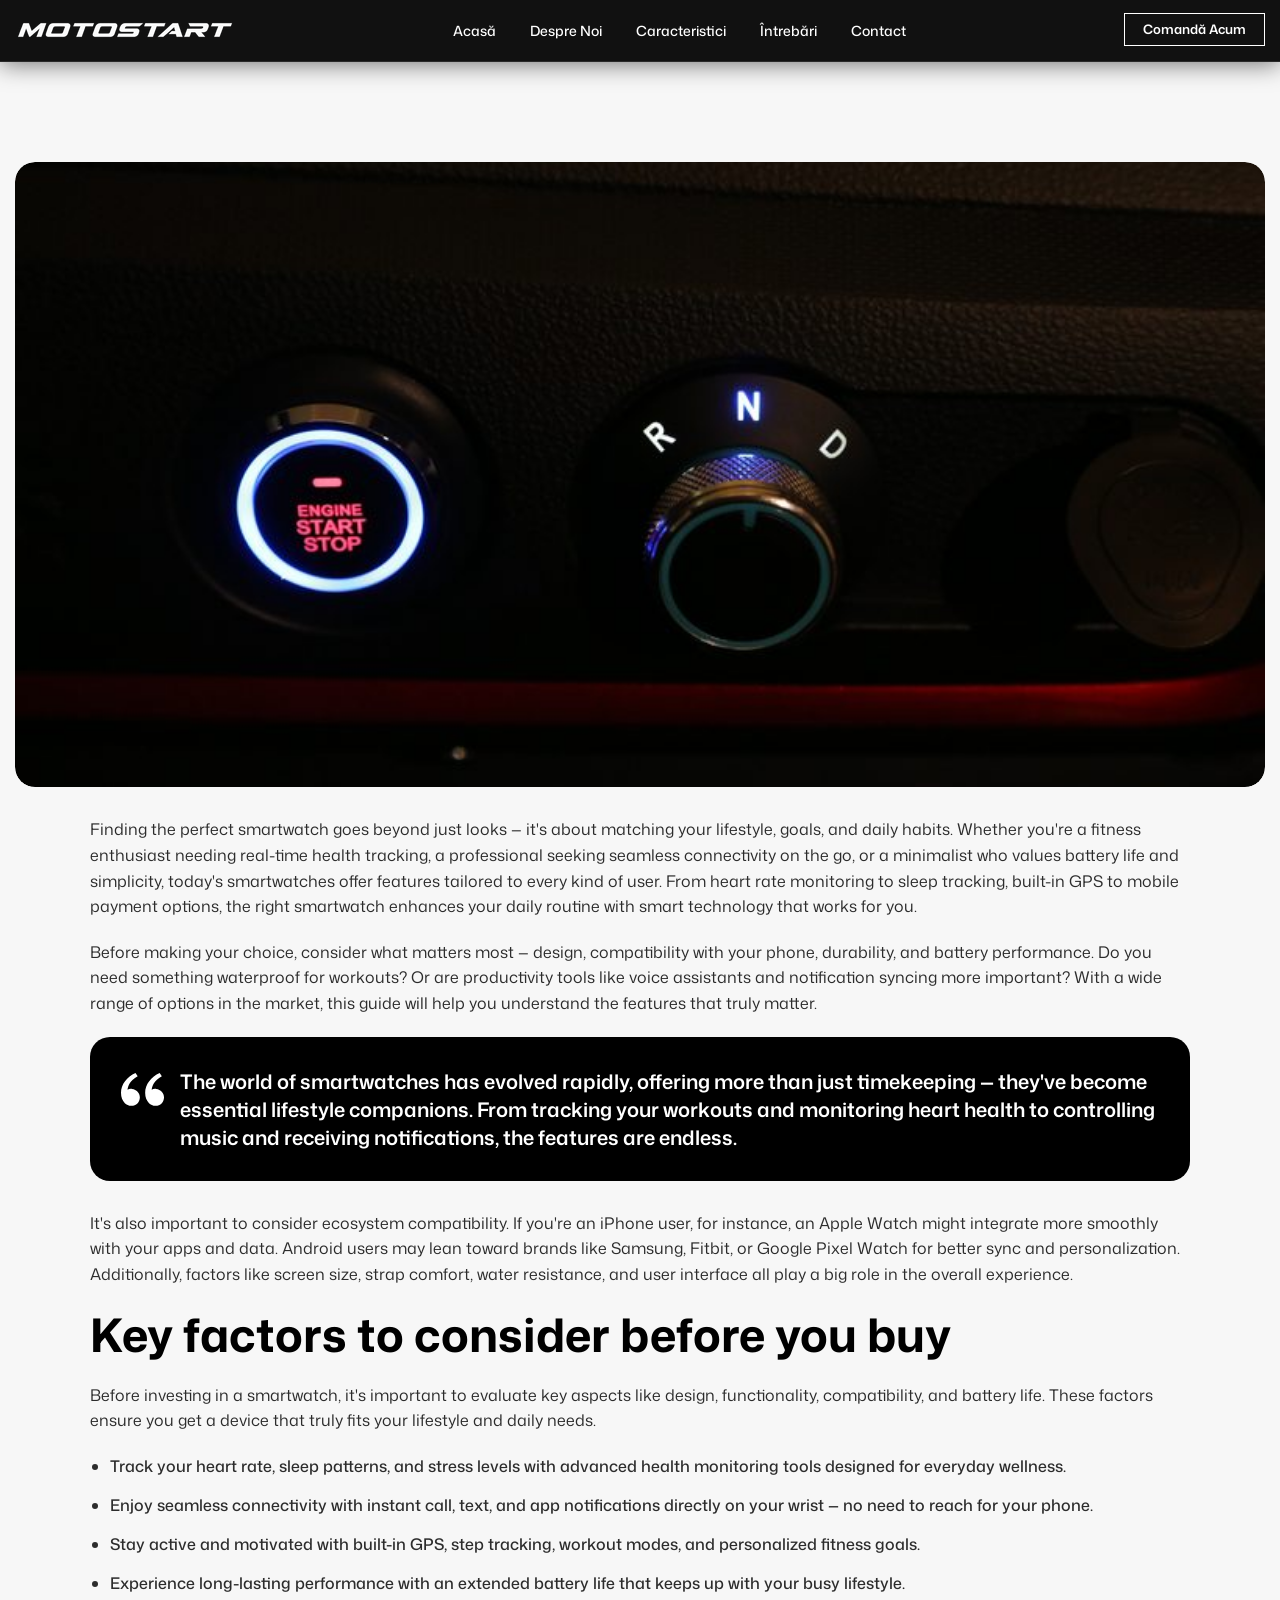
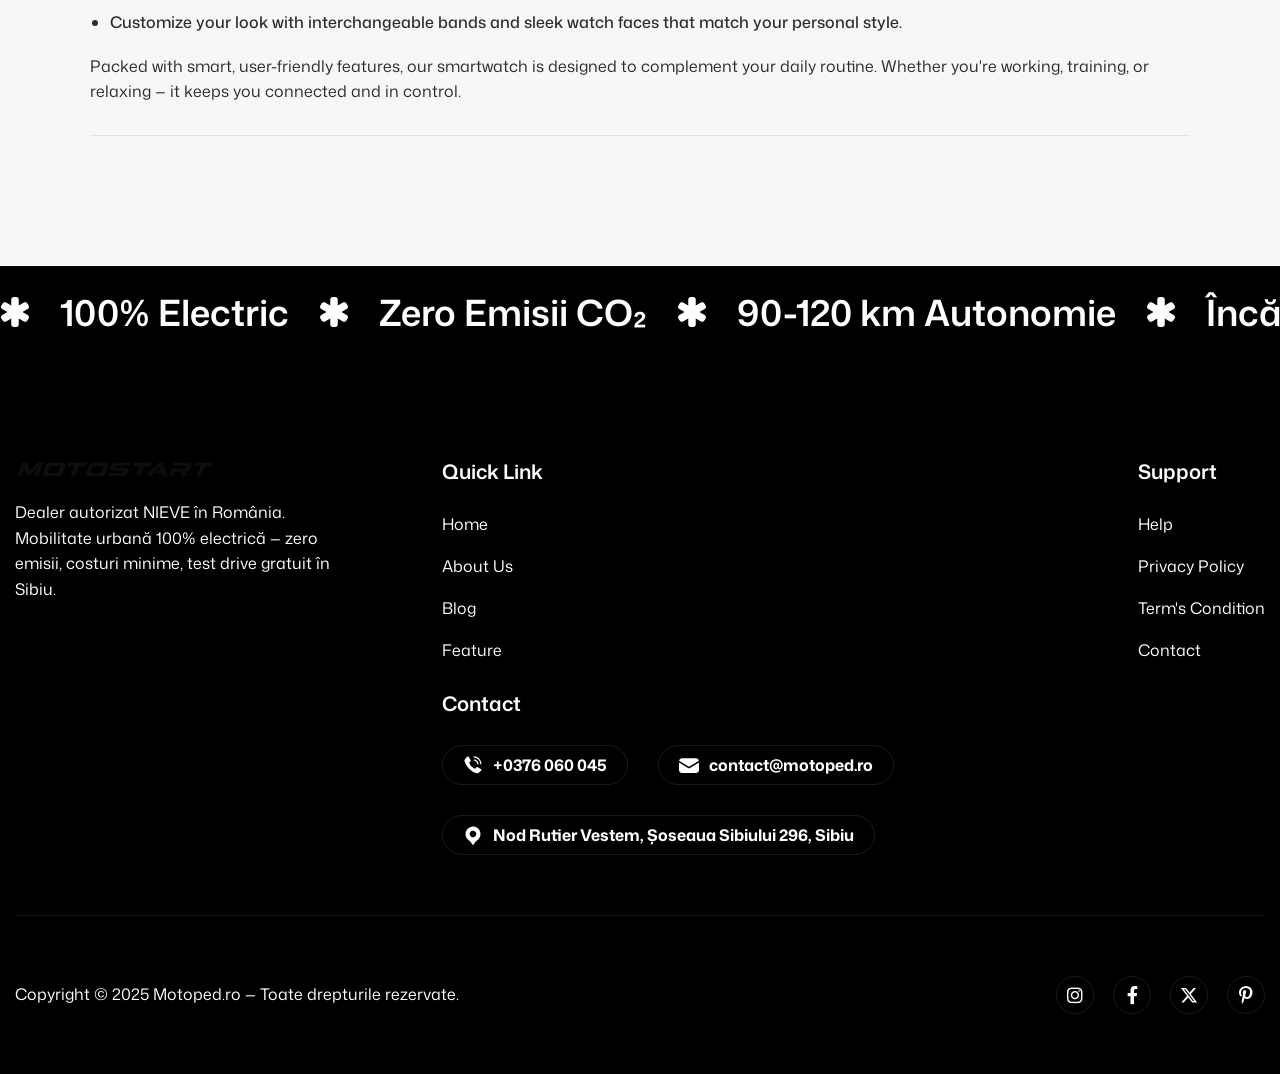
==== commit cae41f61: "Rebuild blog-single: homepage header/footer/ticker, remove preloader/page-header/tags/share" ====
--- a/blog-single.html
+++ b/blog-single.html
@@ -1,5 +1,5 @@
 <!DOCTYPE html>
-<html lang="zxx">
+<html lang="ro">
 <head>
 	<!-- Meta -->
 	<meta charset="utf-8">
@@ -7,9 +7,9 @@
 	<meta name="viewport" content="width=device-width, initial-scale=1.0, maximum-scale=1">
 	<meta name="description" content="">
 	<meta name="keywords" content="">
-	<meta name="author" content="Awaiken">
+	<meta name="author" content="Motoped.ro">
 	<!-- Page Title -->
-    <title>Sellsmart - Single Product Landing page HTML Template</title>
+    <title>Blog — Motoped.ro</title>
 	<!-- Favicon Icon -->
 	<link rel="shortcut icon" type="image/x-icon" href="images/favicon.png">
 	<!-- Google Fonts Css-->
@@ -35,23 +35,14 @@
 </head>
 <body>
 
-    <!-- Preloader Start -->
-	<div class="preloader">
-		<div class="loading-container">
-			<div class="loading"></div>
-			<div id="loading-icon"><img src="images/loader.svg" alt=""></div>
-		</div>
-	</div>
-	<!-- Preloader End -->
-
     <!-- Header Start -->
-	<header class="main-header">
+	<header class="main-header dark-header-bg">
 		<div class="header-sticky">
 			<nav class="navbar navbar-expand-lg">
 				<div class="container">
 					<!-- Logo Start -->
 					<a class="navbar-brand" href="./">
-						<img src="images/logo.svg" alt="Logo">
+						<img src="images/logo.png" alt="Motoped Logo">
 					</a>
 					<!-- Logo End -->
 
@@ -59,31 +50,17 @@
 					<div class="collapse navbar-collapse main-menu">
                         <div class="nav-menu-wrapper">
                             <ul class="navbar-nav mr-auto" id="menu">
-                                <li class="nav-item submenu"><a class="nav-link" href="./">Home</a>
-                                    <ul>
-                                        <li class="nav-item"><a class="nav-link" href="index.html">Home - Main</a></li>
-                                        <li class="nav-item"><a class="nav-link" href="index-video.html">Home - Video</a></li>
-                                        <li class="nav-item"><a class="nav-link" href="index-slider.html">Home - Slider</a></li>
-                                    </ul>
-                                </li>                                
-                                <li class="nav-item"><a class="nav-link" href="about.html">About Us</a>
-                                <li class="nav-item"><a class="nav-link" href="blog.html">Blog</a></li>
-                                <li class="nav-item submenu"><a class="nav-link" href="#">Pages</a>
-                                    <ul>
-                                        <li class="nav-item"><a class="nav-link" href="blog-single.html">Blog Details</a></li>
-                                        <li class="nav-item"><a class="nav-link" href="features.html">Features</a></li>
-                                        <li class="nav-item"><a class="nav-link" href="testimonials.html">Testimonials</a></li>
-                                        <li class="nav-item"><a class="nav-link" href="faqs.html">FAQs</a></li>
-                                        <li class="nav-item"><a class="nav-link" href="404.html">404</a></li>
-                                    </ul>
-                                </li>
-                                <li class="nav-item"><a class="nav-link" href="contact.html">Contact Us</a></li>             
-                            </ul>
-                        </div>
-                        
+                                <li class="nav-item"><a class="nav-link" href="index.html">Acasă</a></li>
+                                <li class="nav-item"><a class="nav-link" href="about.html">Despre Noi</a></li>
+                                <li class="nav-item"><a class="nav-link" href="features.html">Caracteristici</a></li>
+                                <li class="nav-item"><a class="nav-link" href="faqs.html">Întrebări</a></li>
+                                <li class="nav-item"><a class="nav-link" href="contact.html">Contact</a></li>
+                            </ul>
+                        </div>
+
                         <!-- Header Contact Btn Start -->
                         <div class="header-contact-btn">
-                            <a href="contact.html" class="btn-default btn-highlighted">Purchase now</a>
+                            <a href="contact.html" class="btn-default btn-highlighted">Comandă acum</a>
                         </div>
                         <!-- Header Contact Btn End -->
 					</div>
@@ -96,61 +73,6 @@
 	</header>
 	<!-- Header End -->
 
-    <!-- Page Header Start -->
-	<div class="page-header">
-		<div class="container">
-			<div class="row">
-				<div class="col-lg-12">
-					<!-- Page Header Box Start -->
-					<div class="page-header-box">
-						<h1 class="text-anime-style-3" data-cursor="-opaque">Which Smartwatch Is ...</h1>
-						<div class="post-single-meta wow fadeInUp">
-							<ol class="breadcrumb">
-                                <li><i class="fa-regular fa-user"></i> Admin</li>
-								<li><i class="fa-regular fa-clock"></i> 25 June 2025</li>
-                            </ol>
-						</div>
-					</div>
-					<!-- Page Header Box End -->
-				</div>
-			</div>
-		</div>
-	</div>
-	<!-- Page Header End -->
-
-    <!-- Our Scrolling Ticker Section Start -->
-    <div class="our-scrolling-ticker">
-        <!-- Scrolling Ticker Start -->
-        <div class="scrolling-ticker-box">
-            <div class="scrolling-content">
-                <span><img src="images/asterisk-icon.svg" alt="">free delivery</span>
-                <span><img src="images/asterisk-icon.svg" alt="">100% secure payment</span>
-                <span><img src="images/asterisk-icon.svg" alt="">30 Days free Returns</span>
-                <span><img src="images/asterisk-icon.svg" alt="">Dedicated 24/7 Supports</span>
-                <span><img src="images/asterisk-icon.svg" alt="">Premium Quality Products</span>
-                <span><img src="images/asterisk-icon.svg" alt="">free delivery</span>
-                <span><img src="images/asterisk-icon.svg" alt="">100% secure payment</span>
-                <span><img src="images/asterisk-icon.svg" alt="">30 Days free Returns</span>
-                <span><img src="images/asterisk-icon.svg" alt="">Dedicated 24/7 Supports</span>
-                <span><img src="images/asterisk-icon.svg" alt="">Premium Quality Products</span>
-            </div>
-            
-            <div class="scrolling-content">
-                <span><img src="images/asterisk-icon.svg" alt="">free delivery</span>
-                <span><img src="images/asterisk-icon.svg" alt="">100% secure payment</span>
-                <span><img src="images/asterisk-icon.svg" alt="">30 Days free Returns</span>
-                <span><img src="images/asterisk-icon.svg" alt="">Dedicated 24/7 Supports</span>
-                <span><img src="images/asterisk-icon.svg" alt="">Premium Quality Products</span>
-                <span><img src="images/asterisk-icon.svg" alt="">free delivery</span>
-                <span><img src="images/asterisk-icon.svg" alt="">100% secure payment</span>
-                <span><img src="images/asterisk-icon.svg" alt="">30 Days free Returns</span>
-                <span><img src="images/asterisk-icon.svg" alt="">Dedicated 24/7 Supports</span>
-                <span><img src="images/asterisk-icon.svg" alt="">Premium Quality Products</span>
-            </div>
-        </div>
-    </div>
-    <!-- Our Scrolling Ticker Section End -->
-
     <!-- Page Single Post Start -->
     <div class="page-single-post">
         <div class="container">
@@ -162,7 +84,7 @@
                             <img src="images/post-2.jpg" alt="">
                         </figure>
                     </div>
-                    <!-- Post Featured Image Start -->
+                    <!-- Post Featured Image End -->
 
                     <!-- Post Single Content Start -->
                     <div class="post-content">
@@ -171,7 +93,7 @@
                             <p class="wow fadeInUp">Finding the perfect smartwatch goes beyond just looks — it's about matching your lifestyle, goals, and daily habits. Whether you're a fitness enthusiast needing real-time health tracking, a professional seeking seamless connectivity on the go, or a minimalist who values battery life and simplicity, today's smartwatches offer features tailored to every kind of user. From heart rate monitoring to sleep tracking, built-in GPS to mobile payment options, the right smartwatch enhances your daily routine with smart technology that works for you.</p>
 
                             <p class="wow fadeInUp" data-wow-delay="0.2s">Before making your choice, consider what matters most — design, compatibility with your phone, durability, and battery performance. Do you need something waterproof for workouts? Or are productivity tools like voice assistants and notification syncing more important? With a wide range of options in the market, this guide will help you understand the features that truly matter.</p>
-                            
+
                             <blockquote class="wow fadeInUp" data-wow-delay="0.4s">
                                 <p>The world of smartwatches has evolved rapidly, offering more than just timekeeping — they've become essential lifestyle companions. From tracking your workouts and monitoring heart health to controlling music and receiving notifications, the features are endless.</p>
                             </blockquote>
@@ -193,38 +115,6 @@
                             <p class="wow fadeInUp" data-wow-delay="1.4s">Packed with smart, user-friendly features, our smartwatch is designed to complement your daily routine. Whether you're working, training, or relaxing — it keeps you connected and in control.</p>
                         </div>
                         <!-- Post Entry End -->
-
-                        <!-- Post Tag Links Start -->
-                        <div class="post-tag-links">
-                            <div class="row align-items-center">
-                                <div class="col-lg-8">
-                                    <!-- Post Tags Start -->
-                                    <div class="post-tags wow fadeInUp" data-wow-delay="0.5s">
-                                        <span class="tag-links">
-                                            Tags:
-                                            <a href="#">Explore</a>
-                                            <a href="#">Buy</a>
-                                            <a href="#">Specs</a>
-                                        </span>
-                                    </div>
-                                    <!-- Post Tags End -->
-                                </div>
-
-                                <div class="col-lg-4">
-                                    <!-- Post Social Links Start -->
-                                    <div class="post-social-sharing wow fadeInUp" data-wow-delay="0.5s">
-                                        <ul>
-                                            <li><a href="#"><i class="fa-brands fa-facebook-f"></i></a></li>
-                                            <li><a href="#"><i class="fa-brands fa-linkedin-in"></i></a></li>
-                                            <li><a href="#"><i class="fa-brands fa-instagram"></i></a></li>
-                                            <li><a href="#"><i class="fa-brands fa-x-twitter"></i></a></li>
-                                        </ul>
-                                    </div>
-                                    <!-- Post Social Links End -->
-                                </div>
-                            </div>
-                        </div>
-                        <!-- Post Tag Links End -->
                     </div>
                     <!-- Post Single Content End -->
                 </div>
@@ -232,6 +122,39 @@
         </div>
     </div>
     <!-- Page Single Post End -->
+
+    <!-- Our Scrolling Ticker Section Start -->
+    <div class="our-scrolling-ticker">
+        <!-- Scrolling Ticker Start -->
+        <div class="scrolling-ticker-box">
+            <div class="scrolling-content">
+                <span><img src="images/asterisk-icon.svg" alt="">100% Electric</span>
+                <span><img src="images/asterisk-icon.svg" alt="">Zero Emisii CO₂</span>
+                <span><img src="images/asterisk-icon.svg" alt="">90-120 km Autonomie</span>
+                <span><img src="images/asterisk-icon.svg" alt="">Încărcare Acasă 220V</span>
+                <span><img src="images/asterisk-icon.svg" alt="">Test Drive Gratuit</span>
+                <span><img src="images/asterisk-icon.svg" alt="">100% Electric</span>
+                <span><img src="images/asterisk-icon.svg" alt="">Zero Emisii CO₂</span>
+                <span><img src="images/asterisk-icon.svg" alt="">90-120 km Autonomie</span>
+                <span><img src="images/asterisk-icon.svg" alt="">Încărcare Acasă 220V</span>
+                <span><img src="images/asterisk-icon.svg" alt="">Test Drive Gratuit</span>
+            </div>
+
+            <div class="scrolling-content">
+                <span><img src="images/asterisk-icon.svg" alt="">100% Electric</span>
+                <span><img src="images/asterisk-icon.svg" alt="">Zero Emisii CO₂</span>
+                <span><img src="images/asterisk-icon.svg" alt="">90-120 km Autonomie</span>
+                <span><img src="images/asterisk-icon.svg" alt="">Încărcare Acasă 220V</span>
+                <span><img src="images/asterisk-icon.svg" alt="">Test Drive Gratuit</span>
+                <span><img src="images/asterisk-icon.svg" alt="">100% Electric</span>
+                <span><img src="images/asterisk-icon.svg" alt="">Zero Emisii CO₂</span>
+                <span><img src="images/asterisk-icon.svg" alt="">90-120 km Autonomie</span>
+                <span><img src="images/asterisk-icon.svg" alt="">Încărcare Acasă 220V</span>
+                <span><img src="images/asterisk-icon.svg" alt="">Test Drive Gratuit</span>
+            </div>
+        </div>
+    </div>
+    <!-- Our Scrolling Ticker Section End -->
 
     <!-- Main Footer Start -->
     <footer class="main-footer">
@@ -242,17 +165,17 @@
                     <div class="about-footer">
                         <!-- Footer Logo Start -->
                         <div class="footer-logo">
-                            <img src="images/footer-logo.svg" alt="">
+                            <img src="images/footer-logo.png" alt="Motoped Logo">
                         </div>
                         <!-- Footer Logo End -->
 
                         <div class="about-footer-content">
-                            <p>Stay connected on the go - track your health, receive calls, and manage your day right from your wrist.</p>
+                            <p>Dealer autorizat NIEVE în România. Mobilitate urbană 100% electrică — zero emisii, costuri minime, test drive gratuit în Sibiu.</p>
                         </div>
                     </div>
                     <!-- About Footer End -->
                 </div>
-               
+
                 <div class="col-lg-8">
                     <!-- Footer Lisks Box Start -->
                     <div class="footer-links-box">
@@ -279,11 +202,11 @@
                             </ul>
                         </div>
                         <!-- Footer Links End -->
-                                               
+
                         <!-- Footer Links Start -->
                         <div class="footer-links footer-contact-info">
-                            <h3>Contact</h3>  
-                            
+                            <h3>Contact</h3>
+
                             <!-- Footer Contact List Start -->
                             <div class="footer-contact-list">
                                 <!-- Footer Contact Item Start -->
@@ -292,7 +215,7 @@
                                         <img src="images/icon-phone.svg" alt="">
                                     </div>
                                     <div class="footer-contact-content">
-                                        <p><a href="tel:123892357">+91 - 123 5892 357</a></p>
+                                        <p><a href="tel:+0376060045">+0376 060 045</a></p>
                                     </div>
                                 </div>
                                 <!-- Footer Contact Item End -->
@@ -303,7 +226,7 @@
                                         <img src="images/icon-mail.svg" alt="">
                                     </div>
                                     <div class="footer-contact-content">
-                                        <p><a href="mailto:info@domainname.com">info@domainname.com</a></p>
+                                        <p><a href="mailto:contact@motoped.ro">contact@motoped.ro</a></p>
                                     </div>
                                 </div>
                                 <!-- Footer Contact Item End -->
@@ -314,7 +237,7 @@
                                         <img src="images/icon-location.svg" alt="">
                                     </div>
                                     <div class="footer-contact-content">
-                                        <p>123 High Street, London, W1A 1AA, United Kingdom</p>
+                                        <p>Nod Rutier Vestem, Șoseaua Sibiului 296, Sibiu</p>
                                     </div>
                                 </div>
                                 <!-- Footer Contact Item End -->
@@ -331,7 +254,7 @@
                     <div class="footer-copyright">
                         <!-- Footer Copyright Text Start -->
                         <div class="footer-copyright-text">
-                            <p>Copyright © 2025 All Rights Reserved.</p>
+                            <p>Copyright © 2025 Motoped.ro — Toate drepturile rezervate.</p>
                         </div>
                         <!-- Footer Copyright Text End -->
 
@@ -385,4 +308,4 @@
     <!-- Main Custom js file -->
     <script src="js/function.js"></script>
 </body>
-</html>+</html>
--- a/css/custom.css
+++ b/css/custom.css
@@ -1,4 +1,4 @@
-/* ----------------------------------------------------------------------------------------
+﻿/* ----------------------------------------------------------------------------------------
 * Author        : Awaiken
 * Template Name : Sellsmart - Single Product Landing page HTML Template
 * File          : CSS File
@@ -40,7 +40,7 @@
 
 :root{
 	--primary-color				: #000000;
-	--secondary-color			: #D6E3E1;
+	--secondary-color			: #111111;
 	--text-color				: #2C2C2C;
 	--accent-color				: #000000;
 	--bg-color					: #F7F7F7;
@@ -215,18 +215,19 @@
 	font-weight: 600;
 	line-height: 1em;
 	text-transform: capitalize;
-	background: var(--accent-color);
-	color: var(--white-color);
+	background: #ffffff;
+	color: #111111;
 	border-radius: 100px;
 	padding: 17px 24px;
 	border: none;
+	text-align: center;
 	overflow: hidden;
 	transition: all 0.6s ease-in-out;
 	z-index: 1;
 }
 
 .btn-default:hover{
-	color: var(--primary-color);
+	color: #ffffff;
 	background: transparent;
 }
 
@@ -671,7 +672,7 @@
 .slicknav_nav a:focus,
 .slicknav_nav .slicknav_row:hover{
 	background-color: transparent;
-	color: var(--secondary-color);
+	color: var(--white-color);
 }
 
 .slicknav_menu ul ul li a{
@@ -698,7 +699,7 @@
 
 .slicknav_open > a .slicknav_arrow:after{
     transform: translateY(-50%) rotate(-180deg);
-	color: var(--secondary-color);
+	color: var(--white-color);
 }
 
 /************************************/
@@ -710,7 +711,7 @@
 	background: var(--secondary-color) url('../images/hero-bg.png') no-repeat;
 	background-position: center center;
 	background-size: 100% auto;
-	padding: 230px 0 0;
+	padding: 80px 0 0;
 }
 
 .hero.hero-video{
@@ -1104,8 +1105,14 @@
 .section-footer-text p a{
 	font-weight: 600;
 	text-decoration: underline;
-	color: var(--primary-color);
+	color: #111111;
 	transition: all 0.3s ease-in-out;
+}
+
+.best-sellers .section-footer-text p a,
+.our-fact .section-footer-text p a,
+.our-faqs .section-footer-text p a{
+	color: #ffffff;
 }
 
 .section-footer-text p a:hover{
@@ -1134,7 +1141,7 @@
 
 .product-image a{
 	display: block;
-	padding: 20px 0;
+	padding: 0;
 }
 
 .product-image figure{
@@ -1297,7 +1304,7 @@
 }
 
 .best-product-image.featured-product{
-	padding: 60px;
+	padding: 20px;
 }
 
 .best-product-image figure{
@@ -1307,7 +1314,7 @@
 .best-product-image img{
 	width: 100%;
 	aspect-ratio: 1 / 1.09;
-	object-fit: cover;
+	object-fit: contain;
 }
 
 .best-selling-product-slider-item{
@@ -1352,7 +1359,7 @@
     left: 0;
     font-size: 18px;
     font-weight: 900;
-    color: var(--accent-color);
+    color: #ffffff;
 }
 
 .best-product-options{
@@ -1395,7 +1402,7 @@
 .product-model-list ul li{
 	font-size: 14px;
 	font-weight: 600;
-	color: var(--primary-color);
+	color: #ffffff;
 	border: 1px dashed var(--divider-color);
 	border-radius: 10px;
 	padding: 12px 15px;
@@ -1629,6 +1636,7 @@
 	width: 100%;
 	aspect-ratio: 1 / 1.413;
 	object-fit: cover;
+	border-radius: 20px;
 }
 
 .fact-list{
@@ -1650,6 +1658,7 @@
 .fact-item .icon-box img{
 	width: 100%;
 	max-width: 40px;
+	filter: invert(1) brightness(2);
 }
 
 .fact-item-content{
@@ -1810,6 +1819,13 @@
 	width: 100%;
 	height: 750px;
 	object-fit: cover;
+}
+
+.intro-video-box img{
+	width: 100%;
+	height: 840px;
+	object-fit: cover;
+	display: block;
 }
 
 /************************************/
@@ -2112,7 +2128,7 @@
 }
 
 .footer-links ul li a:hover{
-	color: var(--secondary-color);
+	color: var(--white-color);
 }
 
 .footer-links.footer-contact-info{
@@ -3455,10 +3471,6 @@
 		margin-top: 15px;
 	}
 
-	.hero{
-		padding: 160px 0 0;
-	}
-
 	.hero.hero-video{
 		padding: 170px 0 80px;
 	}
@@ -3531,7 +3543,7 @@
 	}
 
 	.product-image{
-		padding: 15px 0;
+		padding: 0;
 		margin-bottom: 20px;
 	}
 
@@ -3593,7 +3605,7 @@
 
 	.best-product-image.featured-product img{
 		max-width: 400px;
-		aspect-ratio: 1 / 0.95;
+		aspect-ratio: 3 / 2;
 	}
 
 	.best-selling-product-slider-item{
@@ -3702,6 +3714,10 @@
 
 	.intro-video-box video{
 		height: 500px;
+	}
+
+	.intro-video-box img{
+		height: 300px;
 	}
 
 	.our-partners{
@@ -4052,6 +4068,19 @@
         margin-top: 10px;
 	}
 
+	.banner-hero-section{
+		height: 85vh;
+	}
+
+	.banner-hero-section .home-banner img{
+		object-position: 38% center;
+	}
+
+	.hero{
+		bottom: 36%;
+		padding: 0;
+	}
+
 	.hero-body-item{
 		width: 100%;
 	}
@@ -4125,8 +4154,17 @@
         padding: 20px;
     }
 
+	.best-product-image.featured-product{
+		aspect-ratio: 3 / 2;
+		overflow: hidden;
+	}
+
 	.best-product-image.featured-product img{
-        max-width: 280px;
+        width: 100%;
+        height: 100%;
+        max-width: 100%;
+        aspect-ratio: unset;
+        object-fit: cover;
     }
 
 	.best-selling-product-slider-item .best-product-image{
@@ -4453,4 +4491,242 @@
 	.contact-us-form{
 		padding: 30px 20px;
 	}
-}+
+	.navbar-brand img{
+		max-width: 150px;
+	}
+
+	.home-banner img{
+		height: 35vh;
+	}
+}
+
+/************************************/
+/***   Dark Theme Overrides       ***/
+/************************************/
+
+/* Header height ~50px */
+.navbar{
+	padding: 13px 0;
+}
+
+/* Compact nav links and CTA button */
+.main-menu ul li a{
+	font-size: 14px !important;
+	padding: 10px 12px !important;
+}
+.main-header .header-contact-btn .btn-default{
+	font-size: 13px;
+	padding: 9px 18px;
+}
+
+/* Header CTA button â€” white border, square corners, black bg, white text */
+.main-header.dark-header-bg .header-contact-btn .btn-default{
+	background: transparent;
+	color: #ffffff;
+	border: 1.5px solid #ffffff;
+	border-radius: 0;
+}
+.main-header.dark-header-bg .header-contact-btn .btn-default:hover{
+	background: #ffffff;
+	color: #111111;
+}
+.main-header.dark-header-bg .header-contact-btn .btn-default::before,
+.main-header.dark-header-bg .header-contact-btn .btn-default::after{
+	background: #ffffff;
+}
+
+/* Hamburger: black bg + white lines on dark header */
+.main-header.dark-header-bg .slicknav_btn{
+	background: transparent;
+	border: none;
+}
+.main-header.dark-header-bg .slicknav_btn .slicknav_icon-bar{
+	background-color: var(--white-color);
+}
+
+/* Always-dark header â€” in normal flow, not overlapping content */
+header.main-header{
+	position: relative;
+	top: auto;
+	background: #111111;
+	border-bottom-color: rgba(255,255,255,0.1);
+	box-shadow: 0 2px 24px rgba(0,0,0,0.55);
+}
+
+header.main-header .header-sticky.active{
+	border-bottom-color: rgba(255,255,255,0.1);
+	box-shadow: 0 2px 24px rgba(0,0,0,0.55);
+}
+
+/* Home banner â€” full viewport height */
+.home-banner img{
+	height: 100vh;
+	max-height: none;
+}
+
+/* White button */
+.btn-default.btn-white{
+	background: #ffffff;
+	color: #111111;
+}
+.btn-default.btn-white:hover{
+	color: #111111;
+}
+.btn-default.btn-white::before,
+.btn-default.btn-white::after{
+	background: #e0e0e0;
+}
+
+/* Font Awesome icon inside hero icon-box */
+.hero-body-item .icon-box i{
+	color: var(--white-color);
+	font-size: 20px;
+	position: relative;
+	z-index: 1;
+	transition: all 0.3s ease-in-out;
+}
+.hero-body-item:hover .icon-box i{
+	color: var(--primary-color);
+}
+
+/* Standalone hero image below hero text section */
+.hero-image-standalone{
+	background: #ffffff;
+	padding: 60px 0;
+	text-align: center;
+}
+.hero-image-standalone .hero-image{
+	margin-top: 0;
+}
+.hero-image-standalone .hero-image img{
+	max-width: 100%;
+	width: 100%;
+	object-fit: contain;
+}
+
+/* Banner + Hero overlay wrapper */
+.banner-hero-section{
+	position: relative;
+	height: 100vh;
+}
+.banner-hero-section .home-banner{
+	position: absolute;
+	inset: 0;
+}
+.banner-hero-section .home-banner img{
+	height: 100%;
+	width: 100%;
+	object-fit: cover;
+}
+
+/* Gradient pe wrapper, lipit de baza imaginii */
+.banner-hero-section::after{
+	content: '';
+	position: absolute;
+	inset: 0;
+	background: linear-gradient(to top, rgba(0,0,0,0.72) 0%, rgba(0,0,0,0.25) 55%, transparent 100%);
+	pointer-events: none;
+	z-index: 1;
+}
+
+/* Hero overlaid on banner */
+.hero{
+	position: absolute;
+	bottom: 32%;
+	left: 0;
+	right: 0;
+	background: transparent;
+	padding: 0;
+	z-index: 2;
+}
+.hero .hero-body{
+	justify-content: center;
+	gap: 20px 60px;
+	max-width: 680px;
+	margin: 30px auto 0;
+}
+
+/* White text in dark-background sections */
+.hero h1, .hero h2, .hero h3, .hero h4, .hero h5, .hero h6,
+.our-products h1, .our-products h2, .our-products h3, .our-products h4,
+.best-sellers h1, .best-sellers h2, .best-sellers h3, .best-sellers h4,
+.our-fact h1, .our-fact h2, .our-fact h3, .our-fact h4,
+.our-faqs h1, .our-faqs h2, .our-faqs h3, .our-faqs h4{
+	color: #ffffff;
+}
+
+.hero p, .hero li, .hero span,
+.our-products p, .our-products li, .our-products span,
+.best-sellers p, .best-sellers li, .best-sellers span,
+.our-fact p, .our-fact li, .our-fact span,
+.our-faqs p, .our-faqs li, .our-faqs span{
+	color: rgba(255,255,255,0.8);
+}
+
+/* FAQ accordion on dark background */
+.our-faqs .faq-accordion .accordion-item{
+	border-color: rgba(255,255,255,0.15);
+}
+.our-faqs .faq-accordion .accordion-header .accordion-button,
+.our-faqs .faq-accordion .accordion-header .accordion-button.collapsed{
+	color: #ffffff;
+	background: transparent;
+}
+.our-faqs .faq-accordion .accordion-item .accordion-button::after,
+.our-faqs .faq-accordion .accordion-item .accordion-button.collapsed::after{
+	color: #ffffff;
+}
+.our-faqs .faq-accordion .accordion-item .accordion-body{
+	border-top-color: rgba(255,255,255,0.15);
+}
+
+/* Button hover fill in dark sections */
+.hero .btn-default::before, .hero .btn-default::after,
+.our-products .btn-default::before, .our-products .btn-default::after,
+.best-sellers .btn-default::before, .best-sellers .btn-default::after,
+.our-fact .btn-default::before, .our-fact .btn-default::after,
+.our-faqs .btn-default::before, .our-faqs .btn-default::after{
+	background: #ffffff;
+}
+
+.hero .btn-default:hover,
+.our-products .btn-default:hover,
+.best-sellers .btn-default:hover,
+.our-fact .btn-default:hover,
+.our-faqs .btn-default:hover{
+	color: #111111;
+}
+
+/* Featured product image â€” match 3:2 ratio of color-option PNGs */
+.best-product-image.featured-product img{
+	aspect-ratio: 3 / 2;
+	object-fit: contain;
+}
+
+/* Contact info cards (dark bg, need white text) */
+.contact-info-item .contact-info-item-title h3,
+.contact-info-item .contact-info-item-content p,
+.contact-info-item .contact-info-item-content p a{
+	color: rgba(255,255,255,0.85);
+}
+.contact-info-item .contact-info-item-content p a:hover{
+	color: #ffffff;
+}
+.contact-info-item-header .icon-box img{
+	filter: invert(1);
+}
+
+/* Home banner */
+.home-banner{
+	width: 100%;
+	line-height: 0;
+}
+.home-banner img{
+	width: 100%;
+	height: 100vh;
+	max-height: none;
+	display: block;
+	object-fit: cover;
+}
+
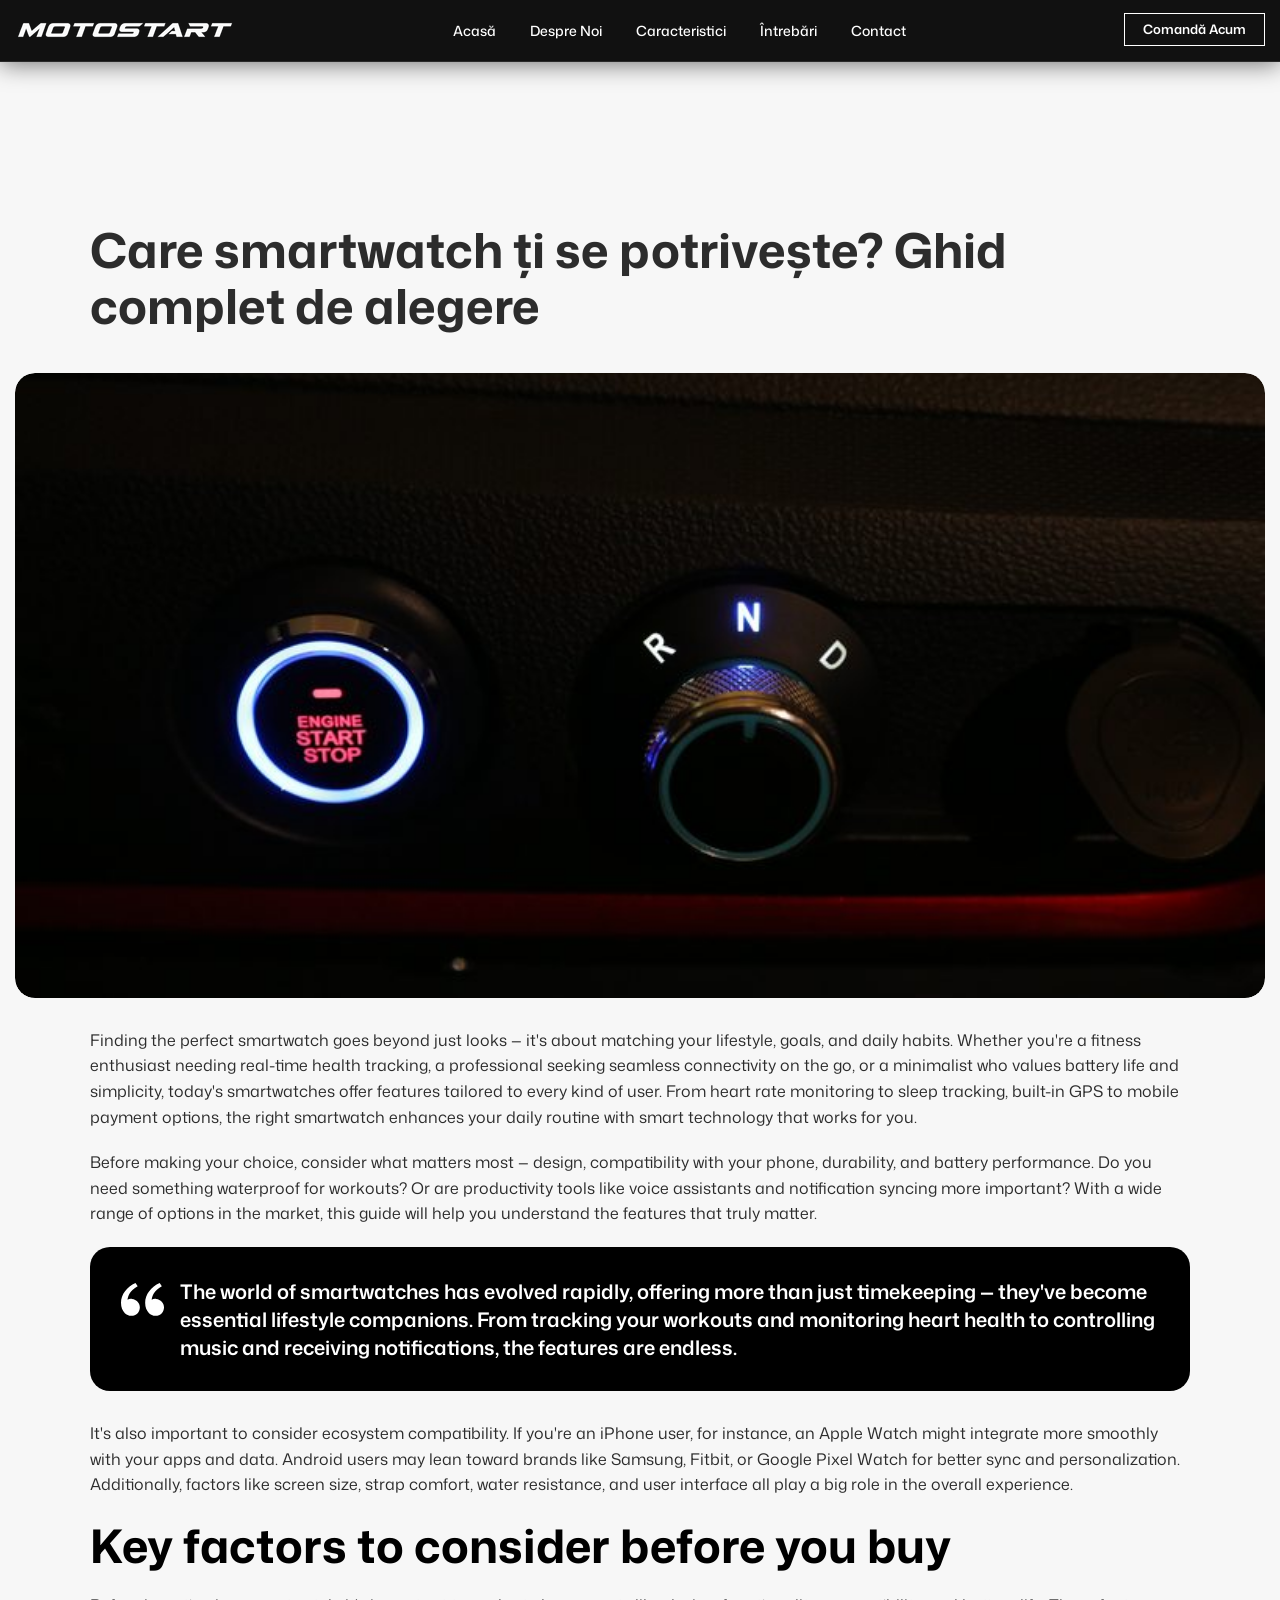
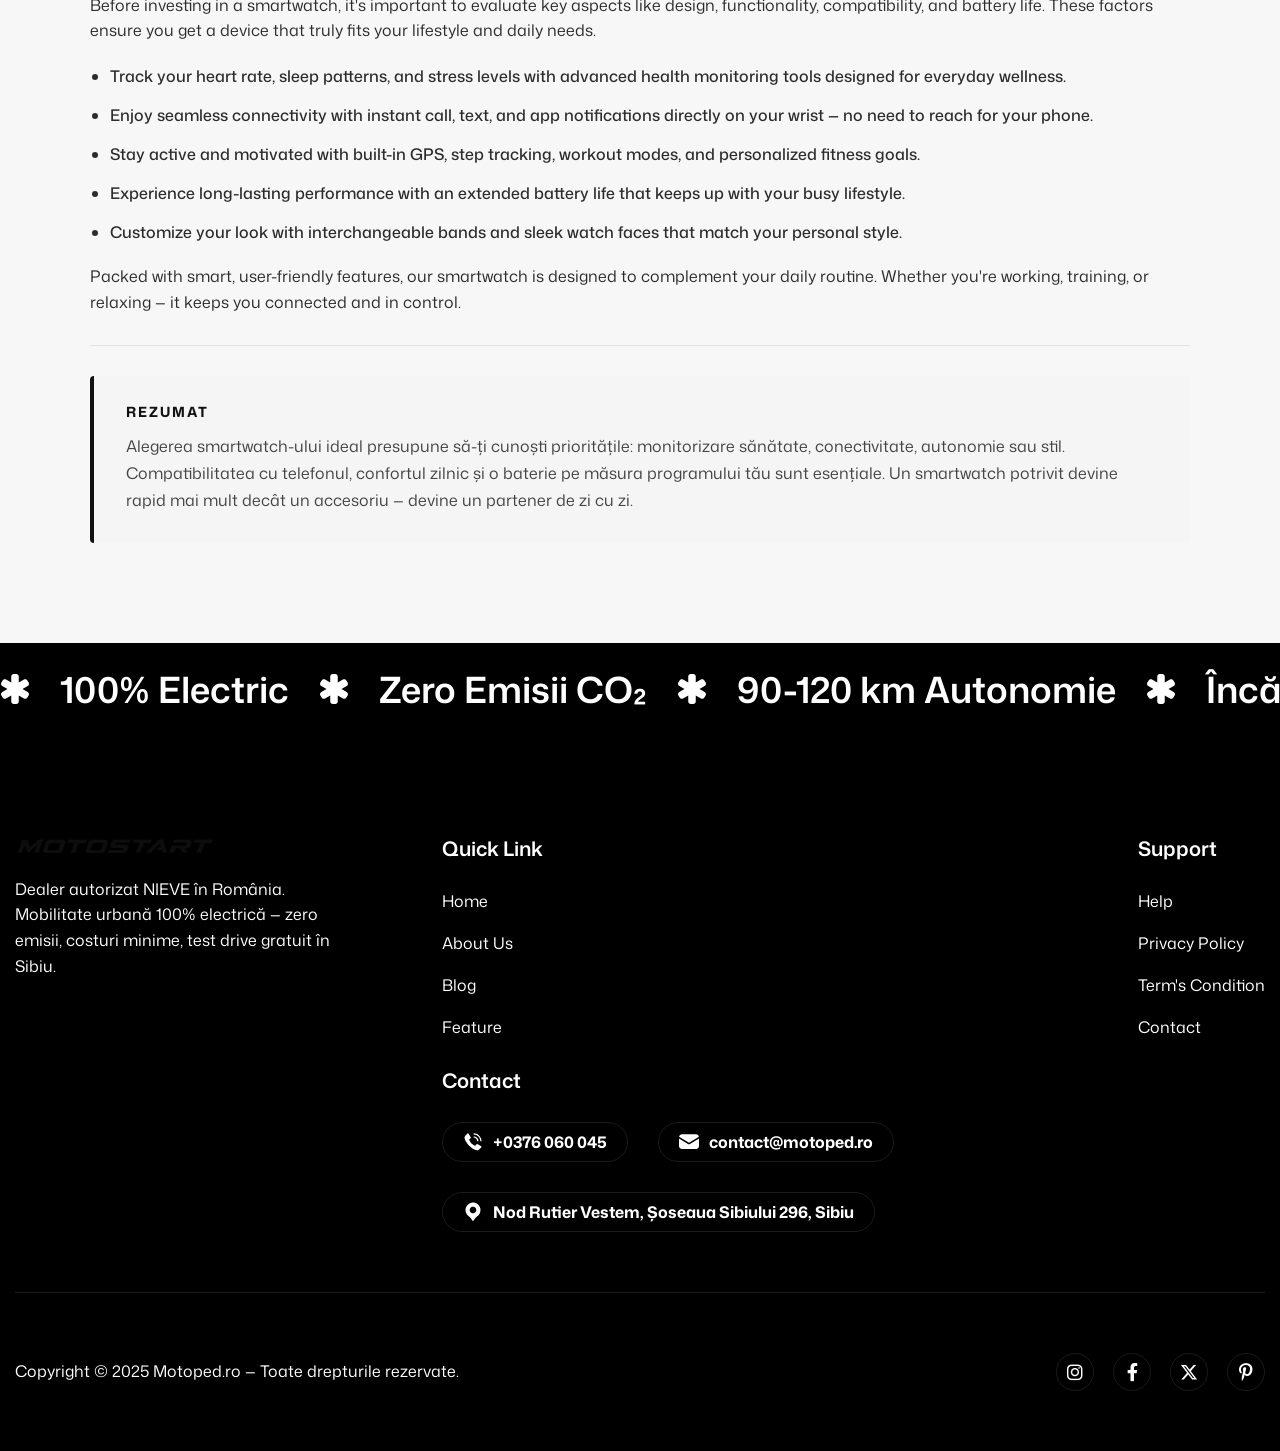
==== commit ef23876f: "blog-single: add article title above image, add summary section with styling" ====
--- a/blog-single.html
+++ b/blog-single.html
@@ -78,6 +78,12 @@
         <div class="container">
             <div class="row">
                 <div class="col-lg-12">
+                    <!-- Post Title Start -->
+                    <div class="post-title-header wow fadeInUp">
+                        <h1>Care smartwatch ți se potrivește? Ghid complet de alegere</h1>
+                    </div>
+                    <!-- Post Title End -->
+
                     <!-- Post Featured Image Start -->
                     <div class="post-image">
                         <figure class="image-anime reveal">
@@ -115,6 +121,13 @@
                             <p class="wow fadeInUp" data-wow-delay="1.4s">Packed with smart, user-friendly features, our smartwatch is designed to complement your daily routine. Whether you're working, training, or relaxing — it keeps you connected and in control.</p>
                         </div>
                         <!-- Post Entry End -->
+
+                        <!-- Post Summary Start -->
+                        <div class="post-summary wow fadeInUp">
+                            <h3>Rezumat</h3>
+                            <p>Alegerea smartwatch-ului ideal presupune să-ți cunoști prioritățile: monitorizare sănătate, conectivitate, autonomie sau stil. Compatibilitatea cu telefonul, confortul zilnic și o baterie pe măsura programului tău sunt esențiale. Un smartwatch potrivit devine rapid mai mult decât un accesoriu — devine un partener de zi cu zi.</p>
+                        </div>
+                        <!-- Post Summary End -->
                     </div>
                     <!-- Post Single Content End -->
                 </div>
--- a/css/custom.css
+++ b/css/custom.css
@@ -4730,3 +4730,51 @@
 	object-fit: cover;
 }
 
+/* Blog Single */
+.post-title-header {
+	padding: 60px 0 40px;
+	max-width: 1100px;
+	margin: 0 auto;
+}
+
+.post-title-header h1 {
+	font-size: 48px;
+	font-weight: 700;
+	line-height: 1.15;
+	color: var(--dark-color);
+	margin: 0;
+}
+
+.post-summary {
+	margin-top: 30px;
+	padding: 28px 32px;
+	background: #f5f5f5;
+	border-left: 4px solid #111111;
+	border-radius: 4px;
+}
+
+.post-summary h3 {
+	font-size: 14px;
+	font-weight: 700;
+	text-transform: uppercase;
+	letter-spacing: 2px;
+	color: #111111;
+	margin-bottom: 12px;
+}
+
+.post-summary p {
+	font-size: 16px;
+	line-height: 1.7;
+	color: #444444;
+	margin: 0;
+}
+
+@media (max-width: 767px) {
+	.post-title-header {
+		padding: 36px 0 24px;
+	}
+	.post-title-header h1 {
+		font-size: 28px;
+	}
+}
+
